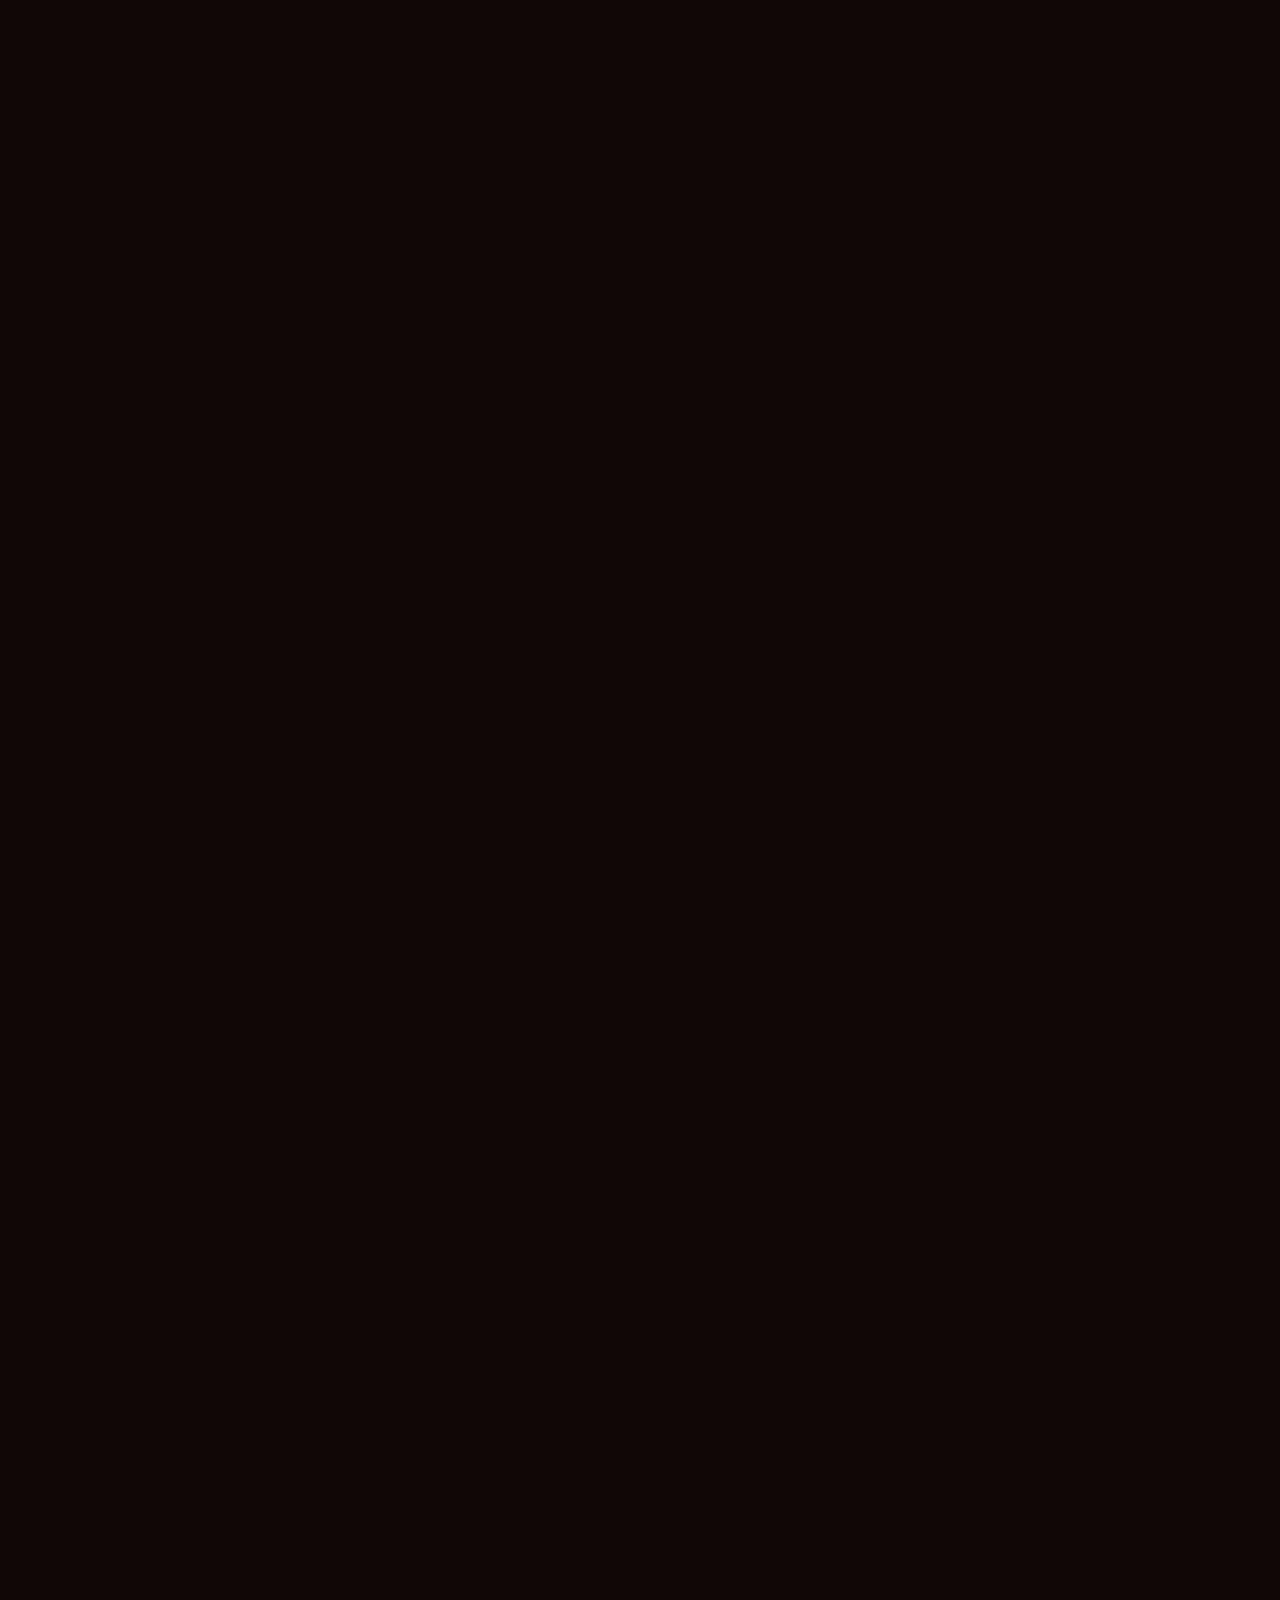
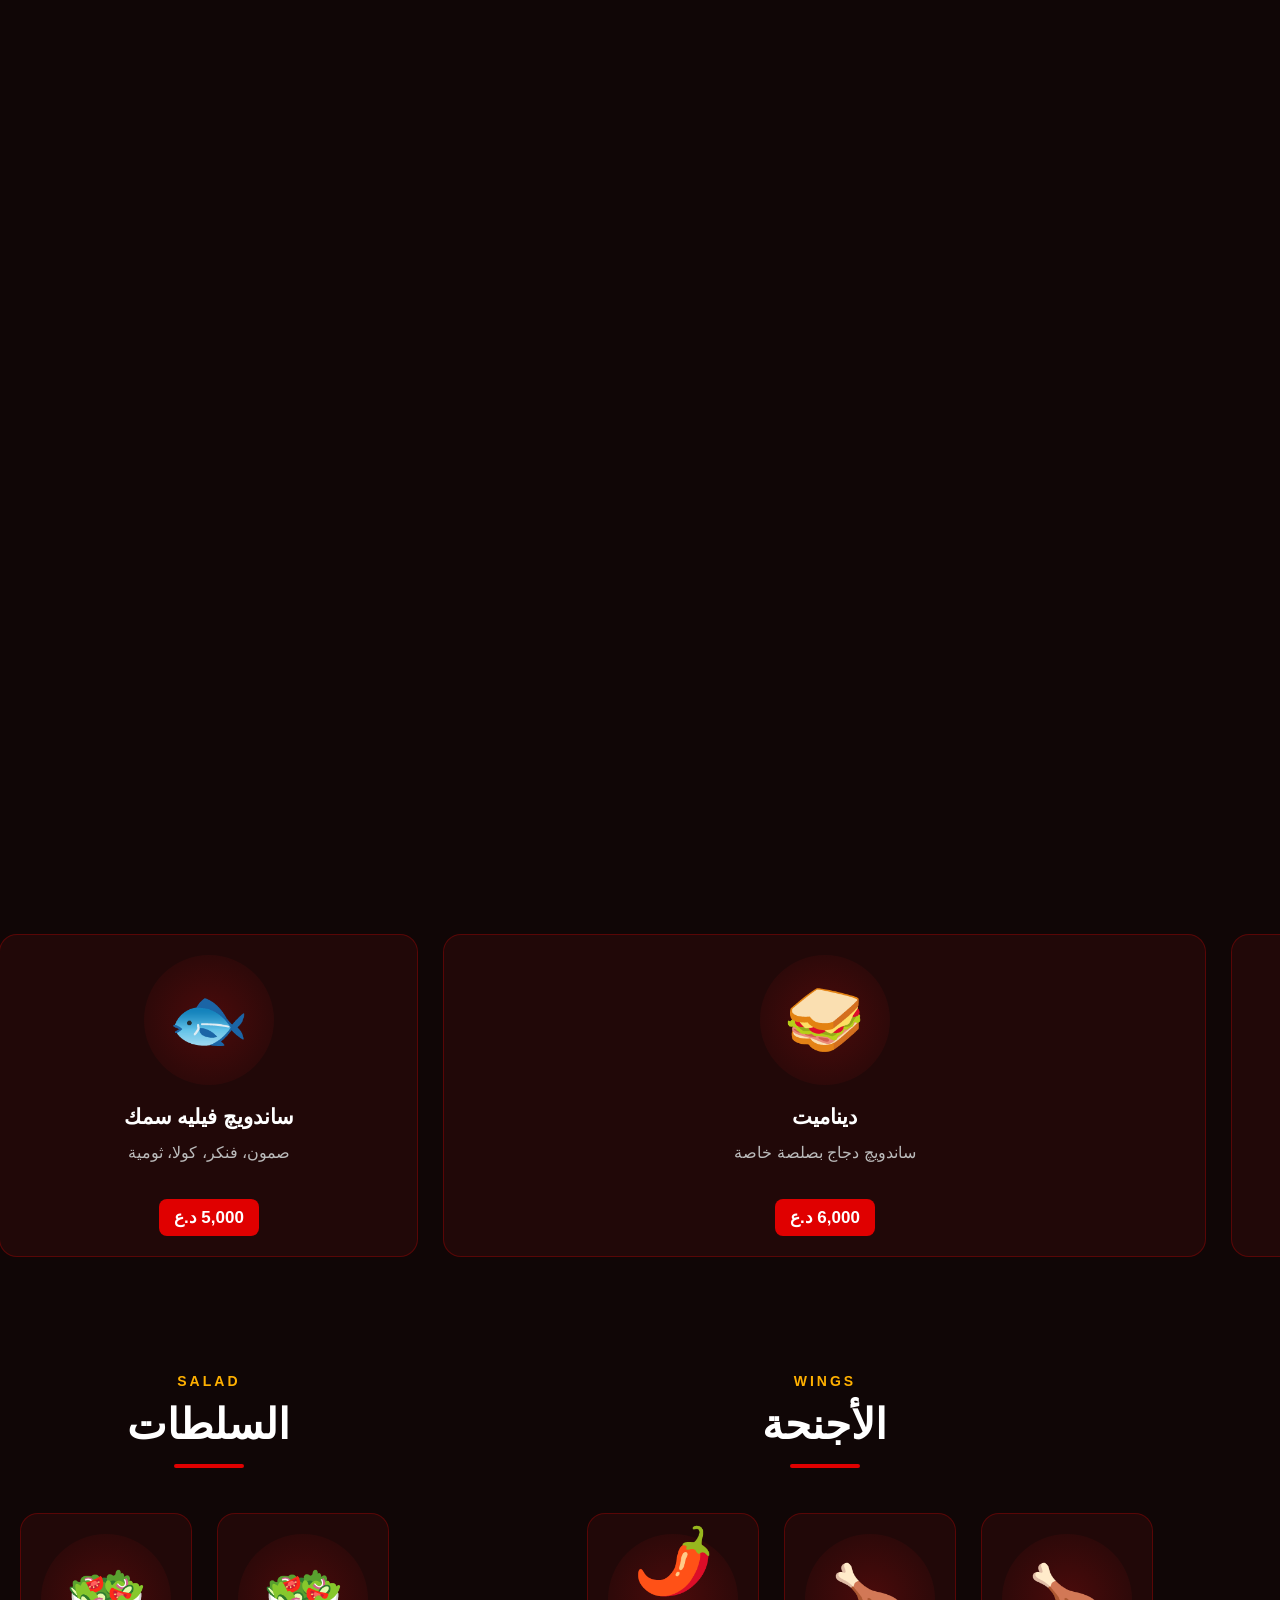
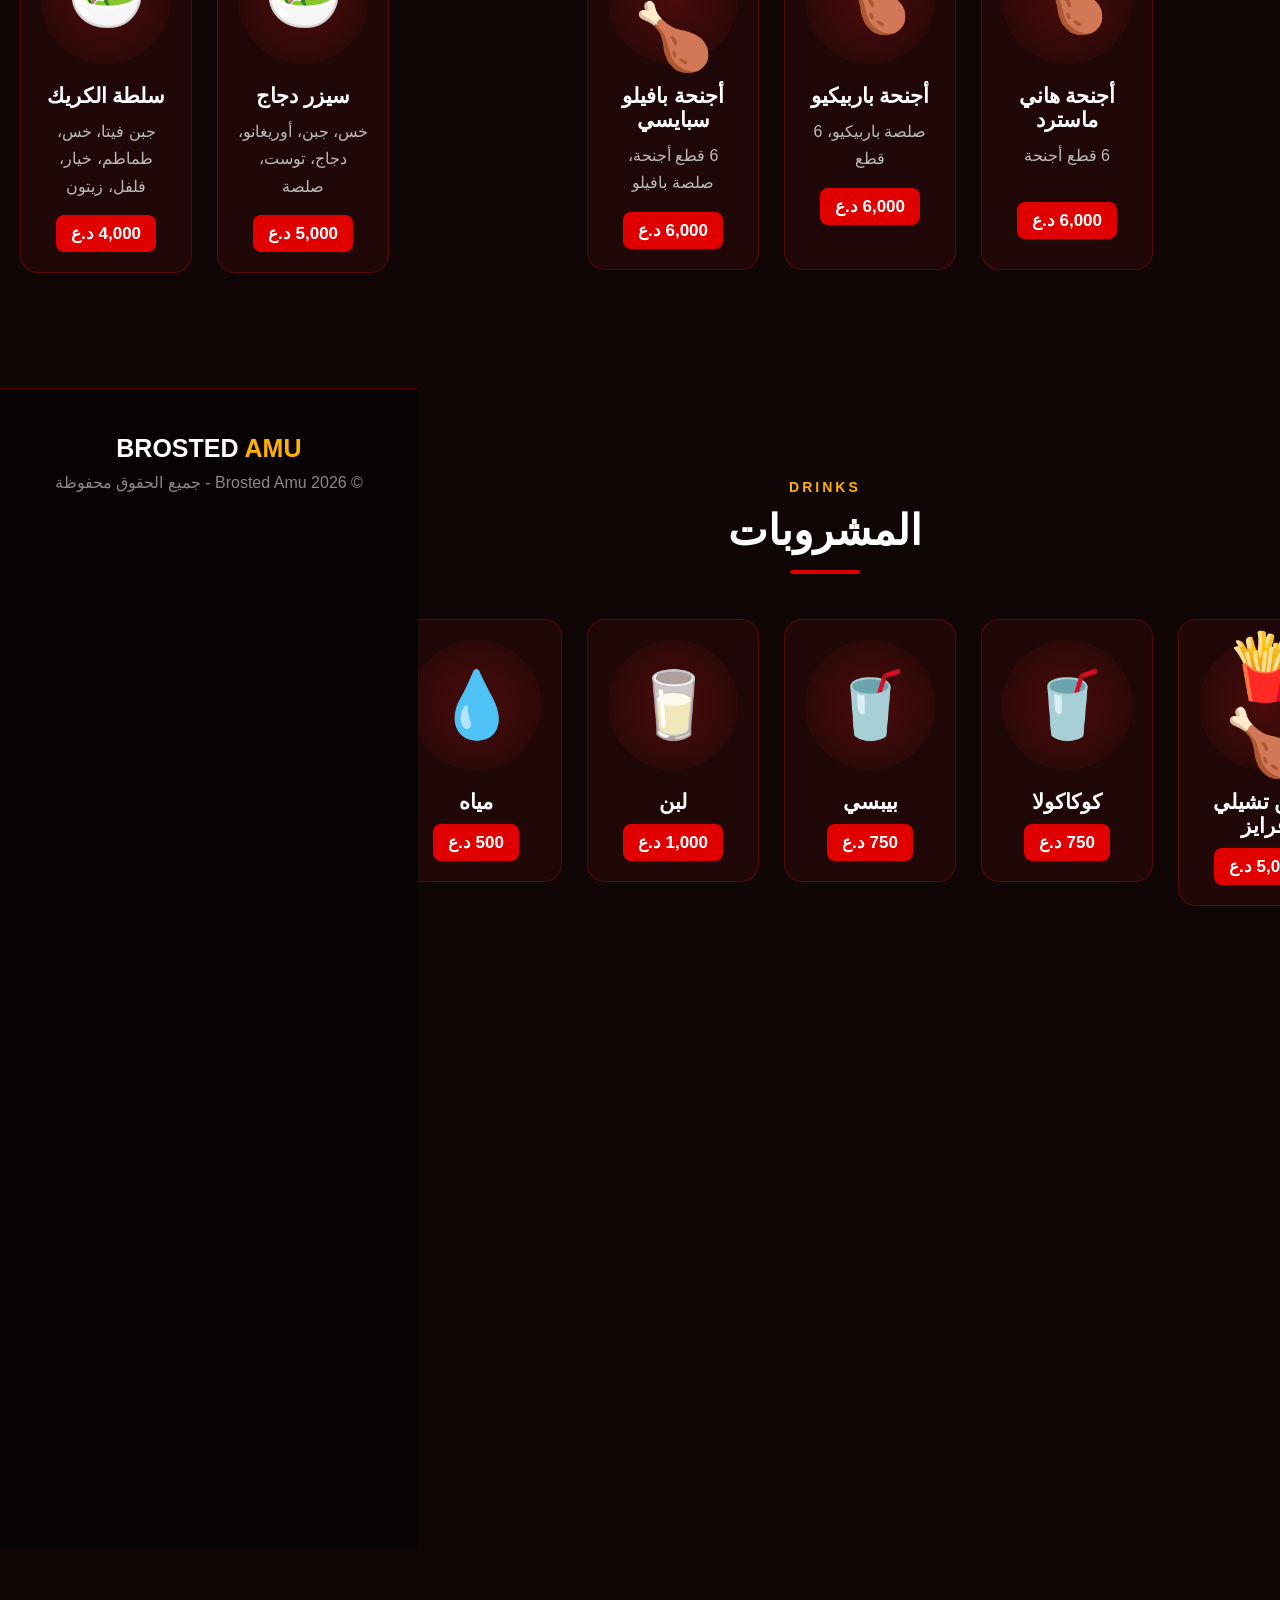
==== memu.html @ 29d2e9e6 "Add files via upload" ====
<!DOCTYPE html>
<html lang="ar" dir="rtl">

<head>

    <meta charset="UTF-8">

    <meta name="viewport"
        content="width=device-width, initial-scale=1.0">

    <title>المنيو | بروستد عمو</title>

    <link rel="stylesheet" href="style.css">

</head>

<body>


    <!-- ================= NAVBAR ================= -->

    <nav class="navbar">

        <a href="index.html" class="logo">
            BROSTED <span>AMU</span>
        </a>


        <div class="nav-links">

            <a href="index.html">
                الرئيسية
            </a>

            <a href="menu.html">
                المنيو
            </a>

            <a href="index.html#about">
                من نحن
            </a>

            <a href="index.html#contact">
                تواصل معنا
            </a>

        </div>

    </nav>


    <!-- ================= MENU HEADER ================= -->

    <section class="menu-header">

        <div class="menu-small">
            BROSTED AMU
        </div>

        <h1>
            المنيو
        </h1>

        <p>
            اختار وجبتك المفضلة 🍗
        </p>

    </section>


    <!-- ================= CATEGORIES ================= -->

    <div class="categories">

        <a href="#meals">
            الوجبات
        </a>

        <a href="#sandwich">
            الساندويچ
        </a>

        <a href="#pizza">
            البيتزا
        </a>

        <a href="#pasta">
            الباستا
        </a>

        <a href="#wings">
            الأجنحة
        </a>

        <a href="#salad">
            السلطات
        </a>

        <a href="#appetizers">
            المقبلات
        </a>

        <a href="#fries">
            الفنكر
        </a>

        <a href="#drinks">
            المشروبات
        </a>

    </div>


    <!-- ================= MEALS ================= -->

    <section class="menu-section" id="meals">

        <div class="menu-title">

            <span>MEALS</span>

            <h2>
                وجبات بروستد وستربس
            </h2>

        </div>


        <div class="menu-grid">


            <div class="food-card">

                <div class="food-image">
                    🍗
                </div>

                <h3>
                    وجبة بروستد 2 قطع
                </h3>

                <p>
                    2 صمون، كولا، فنكر، ثومية
                </p>

                <strong>
                    6,000 د.ع
                </strong>

            </div>


            <div class="food-card">

                <div class="food-image">
                    🍗
                </div>

                <h3>
                    وجبة بروستد 3 قطع
                </h3>

                <p>
                    صمون، كولا، فنكر، ثومية
                </p>

                <strong>
                    9,000 د.ع
                </strong>

            </div>


            <div class="food-card">

                <div class="food-image">
                    🍗
                </div>

                <h3>
                    بروستد 6 قطع
                </h3>

                <p>
                    6 صمون، كولا، فنكر، 2 ثومية
                </p>

                <strong>
                    15,000 د.ع
                </strong>

            </div>


            <div class="food-card">

                <div class="food-image">
                    🍗
                </div>

                <h3>
                    وجبة كرسبي
                </h3>

                <p>
                    صمون، كولا، فنكر، ثومية
                </p>

                <strong>
                    9,500 د.ع
                </strong>

            </div>


            <div class="food-card">

                <div class="food-image">
                    🍗
                </div>

                <h3>
                    بروستد 10 قطع
                </h3>

                <p>
                    10 صمون، كولا، فنكر، 4 ثومية
                </p>

                <strong>
                    25,000 د.ع
                </strong>

            </div>


            <div class="food-card">

                <div class="food-image">
                    👦🍗
                </div>

                <h3>
                    وجبة أطفال بروستد
                </h3>

                <p>
                    قطعة بالعظم، ستربس، صمون، فنكر، عصير، هدية
                </p>

                <strong>
                    5,000 د.ع
                </strong>

            </div>


            <div class="food-card">

                <div class="food-image">
                    🍗
                </div>

                <h3>
                    وجبة ستربس
                </h3>

                <p>
                    صمون، كولا، فنكر، ثومية
                </p>

                <strong>
                    9,500 د.ع
                </strong>

            </div>


            <div class="food-card">

                <div class="food-image">
                    🍗
                </div>

                <h3>
                    طبق عمو
                </h3>

                <p>
                    بروستد، ستربس، كرسبي، حلقات بصل، أصابع جبن، فنكر، صلصات، صمون، كولا
                </p>

                <strong>
                    15,000 د.ع
                </strong>

            </div>


            <div class="food-card">

                <div class="food-image">
                    👨‍👩‍👧‍👦
                </div>

                <h3>
                    ميكس توفير
                </h3>

                <p>
                    5 قطع بالعظم، 5 ستربس، 5 كرسبي، كولا، ثومية، صلصات، فنكر، صمون
                </p>

                <strong>
                    29,000 د.ع
                </strong>

            </div>


            <div class="food-card">

                <div class="food-image">
                    👨‍👩‍👧‍👦
                </div>

                <h3>
                    لمة العائلة
                </h3>

                <p>
                    بروستد، ستربس، ريزو، بيتزا، أصابع جبن، حلقات بصل، أجنحة
                </p>

                <strong>
                    48,500 د.ع
                </strong>

            </div>

        </div>

    </section>

<!--========================BOXES=======================-->

<section class="menu-section" id="Boxes">

    <div class="menu-title"

         <span>BOXES</span>
             <h2>
            بوكسات التوفير
             </h2>

            </div>

    <div class="menu-grid">
        
        <div class="food-card">
            📦
        </div>
        <h3>
            بوكس السهرة
        </h3>
        <p>
            بيتزا صغير, زنكر دائري, فنكر صغير, ريزو, 3قطع ستربس, 3قطع صمون, 1ثومية, 2كجب
        </p>
        <strong>
            15,000 د.ع
        </strong>

        <div class="food-card">
            📦
        </div>
        <h3>
            سنكل بوكس
        </h3>
        <p>
            ريزو, فنكر, ساندويج زنكر, بطل كولا صغير
        </p>
        <strong>
            10,000 د.ع
        </strong>
</section>


    <!-- ================= SANDWICH ================= -->

    <section class="menu-section" id="sandwich">

        <div class="menu-title">

            <span>SANDWICH</span>

            <h2>
                الساندويچ
            </h2>

        </div>


        <div class="menu-grid">


            <div class="food-card">

                <div class="food-image">
                    🌯
                </div>

                <h3>
                    سوبريم رول
                </h3>

                <p>
                    صمون، رول دجاج، خضراوات، صلصة خاصة
                </p>

                <strong>
                    6,000 د.ع
                </strong>

            </div>


            <div class="food-card">

                <div class="food-image">
                    🌭
                </div>

                <h3>
                    هوت دوغ
                </h3>

                <p>
                    صمون، هوت دوغ لحم مشوي، صلصة
                </p>

                <strong>
                    4,000 د.ع
                </strong>

            </div>


            <div class="food-card">

                <div class="food-image">
                    🥪
                </div>

                <h3>
                    ديناميت
                </h3>

                <p>
                    ساندويچ دجاج بصلصة خاصة
                </p>

                <strong>
                    6,000 د.ع
                </strong>

            </div>


            <div class="food-card">

                <div class="food-image">
                    🐟
                </div>

                <h3>
                    ساندويچ فيليه سمك
                </h3>

                <p>
                    صمون، فنكر، كولا، ثومية
                </p>

                <strong>
                    5,000 د.ع
                </strong>

            </div>

    <!-- ================= PIZZA ================= -->

    <section class="menu-section" id="pizza">

        <div class="menu-title">

            <span>PIZZA</span>

            <h2>
                البيتزا
            </h2>

        </div>


        <div class="menu-grid">


            <div class="food-card">

                <div class="food-image">
                    🍕
                </div>

                <h3>
                    بيتزا عمو
                </h3>

                <p>
                    صلصة مدخن، جبن، قطع دجاج
                </p>

                <strong>
                    10,000 د.ع
                </strong>

            </div>


            <div class="food-card">

                <div class="food-image">
                    🍕
                </div>

                <h3>
                    بيتزا ببروني
                </h3>

                <p>
                    صلصة البيتزا، جبن، قطع ببروني
                </p>

                <strong>
                    10,000 د.ع
                </strong>

            </div>


            <div class="food-card">

                <div class="food-image">
                    🍕
                </div>

                <h3>
                    بيتزا مارغريتا
                </h3>

                <p>
                    صلصة البيتزا، جبن
                </p>

                <strong>
                    8,000 د.ع
                </strong>

            </div>


            <div class="food-card">

                <div class="food-image">
                    🍕
                </div>

                <h3>
                    بيتزا دجاج مقرمش
                </h3>

                <p>
                    صلصة، جبن، فلفل، دجاج مقرمش
                </p>

                <strong>
                    10,000 د.ع
                </strong>

            </div>

        </div>

    </section>


    <!-- ================= PASTA ================= -->

    <section class="menu-section" id="pasta">

        <div class="menu-title">

            <span>PASTA</span>

            <h2>
                الباستا
            </h2>

        </div>


        <div class="menu-grid">


            <div class="food-card">

                <div class="food-image">
                    🍝
                </div>

                <h3>
                    بيستو باستا
                </h3>

                <p>
                    صلصة بيستو، باستا بيني، جبن بارميزان
                </p>

                <strong>
                    6,500 د.ع
                </strong>

            </div>


            <div class="food-card">

                <div class="food-image">
                    🍝
                </div>

                <h3>
                    فوتوتشيني
                </h3>

                <p>
                    صلصة ألفريدو، باستا، جبن بارميزان
                </p>

                <strong>
                    6,500 د.ع
                </strong>

            </div>

        </div>

    </section>


    <!-- ================= WINGS ================= -->

    <section class="menu-section" id="wings">

        <div class="menu-title">

            <span>WINGS</span>

            <h2>
                الأجنحة
            </h2>

        </div>


        <div class="menu-grid">


            <div class="food-card">

                <div class="food-image">
                    🍗
                </div>

                <h3>
                    أجنحة هاني ماسترد
                </h3>

                <p>
                    6 قطع أجنحة
                </p>

                <strong>
                    6,000 د.ع
                </strong>

            </div>


            <div class="food-card">

                <div class="food-image">
                    🍗
                </div>

                <h3>
                    أجنحة باربيكيو
                </h3>

                <p>
                    صلصة باربيكيو، 6 قطع
                </p>

                <strong>
                    6,000 د.ع
                </strong>

            </div>


            <div class="food-card">

                <div class="food-image">
                    🌶️🍗
                </div>

                <h3>
                    أجنحة بافيلو سبايسي
                </h3>

                <p>
                    6 قطع أجنحة، صلصة بافيلو
                </p>

                <strong>
                    6,000 د.ع
                </strong>

            </div>

        </div>

    </section>


    <!-- ================= SALAD ================= -->

    <section class="menu-section" id="salad">

        <div class="menu-title">

            <span>SALAD</span>

            <h2>
                السلطات
            </h2>

        </div>


        <div class="menu-grid">


            <div class="food-card">

                <div class="food-image">
                    🥗
                </div>

                <h3>
                    سيزر دجاج
                </h3>

                <p>
                    خس، جبن، أوريغانو، دجاج، توست، صلصة
                </p>

                <strong>
                    5,000 د.ع
                </strong>

            </div>


            <div class="food-card">

                <div class="food-image">
                    🥗
                </div>

                <h3>
                    سلطة الكريك
                </h3>

                <p>
                    جبن فيتا، خس، طماطم، خيار، فلفل، زيتون
                </p>

                <strong>
                    4,000 د.ع
                </strong>

            </div>

        </div>

    </section>


    <!-- ================= APPETIZERS ================= -->

    <section class="menu-section" id="appetizers">

        <div class="menu-title">

            <span>APPETIZERS</span>

            <h2>
                المقبلات
            </h2>

        </div>


        <div class="menu-grid">


            <div class="food-card">

                <div class="food-image">
                    🍽️
                </div>

                <h3>
                    مقبلات صغير
                </h3>

                <strong>
                    3,000 د.ع
                </strong>

            </div>


            <div class="food-card">

                <div class="food-image">
                    🍽️
                </div>

                <h3>
                    مقبلات وسط
                </h3>

                <strong>
                    4,000 د.ع
                </strong>

            </div>


            <div class="food-card">

                <div class="food-image">
                    🍽️
                </div>

                <h3>
                    مقبلات كبير
                </h3>

                <strong>
                    5,500 د.ع
                </strong>

            </div>


            <div class="food-card">

                <div class="food-image">
                    🍽️
                </div>

                <h3>
                    مقبلات جامبو
                </h3>

                <strong>
                    7,500 د.ع
                </strong>

            </div>


            <div class="food-card">

                <div class="food-image">
                    🥒
                </div>

                <h3>
                    صحن مخلل
                </h3>

                <strong>
                    1,000 د.ع
                </strong>

            </div>


            <div class="food-card">

                <div class="food-image">
                    🫒
                </div>

                <h3>
                    صحن زيتون
                </h3>

                <strong>
                    1,000 د.ع
                </strong>

            </div>


            <div class="food-card">

                <div class="food-image">
                    🥗
                </div>

                <h3>
                    كولسلو
                </h3>

                <strong>
                    1,500 د.ع
                </strong>

            </div>


            <div class="food-card">

                <div class="food-image">
                    🧀
                </div>

                <h3>
                    أصابع جبن
                </h3>

                <strong>
                    4,000 د.ع
                </strong>

            </div>


            <div class="food-card">

                <div class="food-image">
                    🧅
                </div>

                <h3>
                    حلقات بصل
                </h3>

                <strong>
                    3,000 د.ع
                </strong>

            </div>

        </div>

    </section>


    <!-- ================= FRIES ================= -->

    <section class="menu-section" id="fries">

        <div class="menu-title">

            <span>FRIES</span>

            <h2>
                الفنكر
            </h2>

        </div>


        <div class="menu-grid">


            <div class="food-card">

                <div class="food-image">
                    🍟
                </div>

                <h3>
                    فنكر صغير
                </h3>

                <strong>
                    1,500 د.ع
                </strong>

            </div>


            <div class="food-card">

                <div class="food-image">
                    🍟
                </div>

                <h3>
                    فنكر كبير
                </h3>

                <strong>
                    2,500 د.ع
                </strong>

            </div>


            <div class="food-card">

                <div class="food-image">
                    🍟🧀
                </div>

                <h3>
                    فنكر جبن
                </h3>

                <strong>
                    2,000 د.ع
                </strong>

            </div>


            <div class="food-card">

                <div class="food-image">
                    🍟🍗
                </div>

                <h3>
                    جكن تشيلي فرايز
                </h3>

                <strong>
                    5,000 د.ع
                </strong>

            </div>


            <div class="food-card">

                <div class="food-image">
                    🍟🍗
                </div>

                <h3>
                    سبشال جكن فرايز
                </h3>

                <strong>
                    5,000 د.ع
                </strong>

            </div>

        </div>

    </section>


    <!-- ================= DRINKS ================= -->

    <section class="menu-section" id="drinks">

        <div class="menu-title">

            <span>DRINKS</span>

            <h2>
                المشروبات
            </h2>

        </div>


        <div class="menu-grid">


            <div class="food-card">

                <div class="food-image">
                    🥤
                </div>

                <h3>
                    كوكاكولا
                </h3>

                <strong>
                    750 د.ع
                </strong>

            </div>


            <div class="food-card">

                <div class="food-image">
                    🥤
                </div>

                <h3>
                    بيبسي
                </h3>

                <strong>
                    750 د.ع
                </strong>

            </div>


            <div class="food-card">

                <div class="food-image">
                    🥛
                </div>

                <h3>
                    لبن
                </h3>

                <strong>
                    1,000 د.ع
                </strong>

            </div>


            <div class="food-card">

                <div class="food-image">
                    💧
                </div>

                <h3>
                    مياه
                </h3>

                <strong>
                    500 د.ع
                </strong>

            </div>

        </div>

    </section>


    <!-- ================= FOOTER ================= -->

    <footer>

        <div class="footer-logo">
            BROSTED <span>AMU</span>
        </div>

        <p>
            © 2026 Brosted Amu
            - جميع الحقوق محفوظة
        </p>

    </footer>


    <script src="script.js"></script>

</body>

</html>
---- style.css ----
* {
    margin: 0;
    padding: 0;
    box-sizing: border-box;
}

html {
    scroll-behavior: smooth;
}

body {
    background: #100606;
    color: white;
    font-family: Arial, Tahoma, sans-serif;
}


/* ================= NAVBAR ================= */

.navbar {
    width: 100%;
    min-height: 80px;

    display: flex;
    align-items: center;
    justify-content: space-between;

    padding: 15px 7%;

    background: #b40000;

    border-bottom: 2px solid #ffb000;

    position: sticky;
    top: 0;

    z-index: 1000;
}

.logo {
    color: white;

    font-size: 27px;

    font-weight: 900;

    text-decoration: none;
}

.logo span {
    color: #ffb000;
}

.nav-links {
    display: flex;

    align-items: center;

    gap: 30px;
}

.nav-links a {
    color: white;

    text-decoration: none;

    font-size: 17px;

    font-weight: bold;

    transition: 0.3s ease;
}

.nav-links a:hover {
    color: #ffb000;

    transform: translateY(-2px);
}


/* ================= HERO ================= */

.hero {
    min-height: calc(100vh - 80px);

    display: flex;

    align-items: center;

    justify-content: center;

    text-align: center;

    padding: 60px 20px;

    background:
        radial-gradient(
            circle at center,
            #570909 0%,
            #260606 35%,
            #100606 75%
        );
}

.hero-content {
    max-width: 850px;

    animation: heroAppear 1s ease;
}

@keyframes heroAppear {

    from {
        opacity: 0;
        transform: translateY(30px);
    }

    to {
        opacity: 1;
        transform: translateY(0);
    }
}

.since {
    display: inline-block;

    color: #ffb000;

    border: 1px solid #ffb000;

    padding: 8px 18px;

    border-radius: 30px;

    margin-bottom: 20px;

    font-weight: bold;
}

.hero h1 {
    color: #ff1515;

    font-size: 78px;

    margin-bottom: 15px;

    text-shadow:
        0 0 10px rgba(255, 0, 0, 0.7),
        0 0 35px rgba(255, 0, 0, 0.3);
}

.hero h2 {
    font-size: 29px;

    margin-bottom: 20px;
}

.hero-content > p {
    color: #ddd;

    font-size: 19px;

    line-height: 1.9;

    margin-bottom: 35px;
}


/* ================= BUTTONS ================= */

.hero-buttons {
    display: flex;

    justify-content: center;

    gap: 15px;
}

.main-button,
.second-button {
    padding: 15px 35px;

    border-radius: 10px;

    text-decoration: none;

    font-weight: bold;

    transition: 0.35s ease;
}

.main-button {
    color: white;

    background: #e00000;

    box-shadow:
        0 5px 25px rgba(255, 0, 0, 0.35);
}

.main-button:hover {
    background: #ff2020;

    transform: translateY(-6px);
}

.second-button {
    color: #ffb000;

    border: 2px solid #ffb000;
}

.second-button:hover {
    color: #160606;

    background: #ffb000;

    transform: translateY(-6px);
}


/* ================= TITLES ================= */

.section-title,
.menu-title {
    text-align: center;

    margin-bottom: 45px;
}

.section-title span,
.menu-title span {
    color: #ffb000;

    font-size: 14px;

    letter-spacing: 3px;

    font-weight: bold;
}


.section-title h2,
.menu-title h2 {
    color: white;

    font-size: 42px;

    margin-top: 10px;
}

.section-title h2::after,
.menu-title h2::after {
    content: "";

    display: block;

    width: 70px;

    height: 4px;

    margin: 15px auto 0;

    background: #e00000;

    border-radius: 10px;
}

/* ================= ABOUT ================= */

.about {
    padding: 100px 8%;

    background: #160707;
}

.about-box {
    max-width: 900px;

    margin: auto;

    padding: 45px;

    text-align: center;

    background: #220909;

    border: 1px solid rgba(255, 0, 0, 0.3);

    border-radius: 20px;
}

.about-box h3 {
    color: #ff1515;

    font-size: 30px;

    margin-bottom: 25px;
}

.about-box p {
    color: #ddd;

    font-size: 18px;

    line-height: 2;

    margin-bottom: 15px;
}

.about-box strong {
    color: #ffb000;
}


/* ================= CONTACT ================= */

.contact {
    padding: 100px 8%;

    background: #100606;
}

.contact-grid {
    max-width: 1100px;

    margin: auto;

    display: grid;

    grid-template-columns:
        repeat(3, 1fr);

    gap: 25px;
}

.contact-card {
    padding: 35px 25px;

    text-align: center;

    background: #220909;

    border: 1px solid rgba(255, 0, 0, 0.3);

    border-radius: 20px;

    transition: 0.35s ease;
}

.contact-card:hover {
    transform: translateY(-8px);

    border-color: #ff1515;
}

.contact-icon {
    font-size: 40px;

    margin-bottom: 15px;
}

.contact-card h3 {
    color: #ff1515;

    font-size: 22px;

    margin-bottom: 15px;
}

.contact-card p {
    color: #ddd;

    line-height: 1.9;
}

.contact-card > a {
    display: block;

    color: #ffb000;

    text-decoration: none;

    font-size: 18px;

    margin: 10px;
}


/* ================= SOCIAL ================= */

.social-links {
    display: flex;

    justify-content: center;

    flex-wrap: wrap;

    gap: 10px;
}

.social-links a {
    display: inline-block;

    padding: 10px 14px;

    color: white;

    background: #b40000;

    border-radius: 8px;

    text-decoration: none;

    transition: 0.3s ease;

    cursor: pointer;
}

.social-links a:hover {
    background: #ffb000;

    color: #160606;

    transform: translateY(-3px);
}


/* ================= MENU HEADER ================= */

.menu-header {
    text-align: center;

    padding: 80px 20px 45px;

    background:
        radial-gradient(
            circle,
            #570909,
            #100606 70%
        );
}

.menu-small {
    color: #ffb000;

    letter-spacing: 4px;

    font-weight: bold;
}

.menu-header h1 {
    color: #ff1515;

    font-size: 65px;

    margin: 10px 0;
}

.menu-header p {
    color: #ddd;

    font-size: 18px;
}


/* ================= CATEGORIES ================= */

.categories {
    position: sticky;

    top: 80px;

    z-index: 900;

    display: flex;

    justify-content: center;

    flex-wrap: wrap;

    gap: 10px;

    padding: 20px;

    background: rgba(16, 6, 6, 0.96);

    border-bottom:
        1px solid rgba(255, 0, 0, 0.3);
}

.categories a {
    color: white;

    background: #280909;

    border: 1px solid #8d0000;

    padding: 10px 18px;

    border-radius: 25px;

    text-decoration: none;

    transition: 0.3s ease;
}

.categories a:hover {
    background: #e00000;

    border-color: #ffb000;

    transform: translateY(-3px);
}


/* ================= MENU ================= */

.menu-section {
    padding: 90px 7%;

    scroll-margin-top: 170px;
}

.menu-grid {
    max-width: 1200px;

    margin: auto;

    display: grid;

    grid-template-columns:
        repeat(4, 1fr);

    gap: 25px;
}

.food-card {
    padding: 20px;

    text-align: center;

    background: #210808;

    border:
        1px solid rgba(255, 0, 0, 0.25);

    border-radius: 18px;

    transition: 0.4s ease;
}

.food-card:hover {
    transform: translateY(-10px);

    border-color: #ff1515;

    box-shadow:
        0 15px 35px rgba(255, 0, 0, 0.2);
}

.food-image {
    width: 130px;

    height: 130px;

    margin:
        0 auto 20px;

    display: flex;

    align-items: center;

    justify-content: center;

    font-size: 65px;

    background:
        radial-gradient(
            circle,
            #4b0b0b,
            #210808
        );

    border-radius: 50%;
}

.food-card h3 {
    color: white;

    font-size: 21px;

    margin-bottom: 10px;
}

.food-card p {
    color: #bbb;

    line-height: 1.7;

    min-height: 45px;

    margin-bottom: 15px;
}

.food-card strong {
    display: inline-block;

    color: white;

    background: #e00000;

    padding: 8px 15px;

    border-radius: 8px;

    font-size: 17px;
}
.section-title,
.category-title { 
    color: #fcf9f9;

    font-size: 30px;

    margin-bottom: 5px;

    text-shadow:
        0 0 10px rgba(255, 231, 231, 0.7),
        0 0 35px rgba(255, 175, 175, 0.3);
    }


/* ================= FOOTER ================= */

footer {
    padding: 45px 20px;

    text-align: center;

    background: #080303;

    border-top: 1px solid #550000;
}

.footer-logo {
    color: white;

    font-size: 25px;

    font-weight: bold;

    margin-bottom: 10px;
}

.footer-logo span {
    color: #ffb000;
}

footer p {
    color: #888;
}


/* ================= MOBILE ================= */

@media (max-width: 950px) {

    .menu-grid {
        grid-template-columns:
            repeat(2, 1fr);
    }

    .contact-grid {
        grid-template-columns:
            1fr;
    }

}


@media (max-width: 700px) {

    .navbar {
        flex-direction: column;

        gap: 15px;

        padding: 20px;
    }

    .nav-links {
        flex-wrap: wrap;

        justify-content: center;

        gap: 15px;
    }

    .categories {
        position: static;
    }

    .hero h1 {
        font-size: 55px;
    }

    .hero h2 {
        font-size: 23px;
    }

}


@media (max-width: 550px) {

    .menu-grid {
        grid-template-columns: 1fr;
    }

    .hero h1 {
        font-size: 43px;
    }

    .hero-buttons {
        flex-direction: column;
    }

    .main-button,
    .second-button {
        width: 100%;
    }

    .about-box {
        padding: 30px 20px;
    }

    .section-title h2,
    .menu-title h2 {
        font-size: 32px;
    }

}


/* =================LOCACHIN=============== */

@media (max-width: 950px) {

    .menu-grid {
        grid-template-columns:
            repeat(2, 1fr);
    }

    .contact-grid {
        grid-template-columns:
            1fr;
    }

}


@media (max-width: 700px) {

    .navbar {
        flex-direction: column;

        gap: 15px;

        padding: 20px;
    }

    .nav-links {
        flex-wrap: wrap;

        justify-content: center;

        gap: 15px;
    }

    .categories {
        position: static;
    }

    .hero h1 {
        font-size: 55px;
    }

    .hero h2 {
        font-size: 23px;
    }

}


@media (max-width: 550px) {

    .menu-grid {
        grid-template-columns: 1fr;
    }

    .hero h1 {
        font-size: 43px;
    }

    .hero-buttons {
        flex-direction: column;
    }

      .main-button,
      .second-button {
        width: 100%;
      }

          .about-box {
             padding: 30px 20px;
         }

              .section-title h2,
               .menu-title h2 {
                 font-size: 32px;
     }

}

.locacin {
    padding: 100px 8%;

    background: #160707;
}

.locacin-box {
    max-width: 900px;

    margin: auto;

    padding: 45px;

    text-align: center;

    background: #220909;

    border: 1px solid rgba(255, 0, 0, 0.3);

    border-radius: 20px;
}

.locacin-box h3 {
    color: #ff1515;

    font-size: 30px;

    margin-bottom: 25px;
}

.locacin-box p {
    color: #ddd;

    font-size: 18px;

    line-height: 2;

    margin-bottom: 15px;
}

.locacin-box strong {
    color: #ffb000;
}
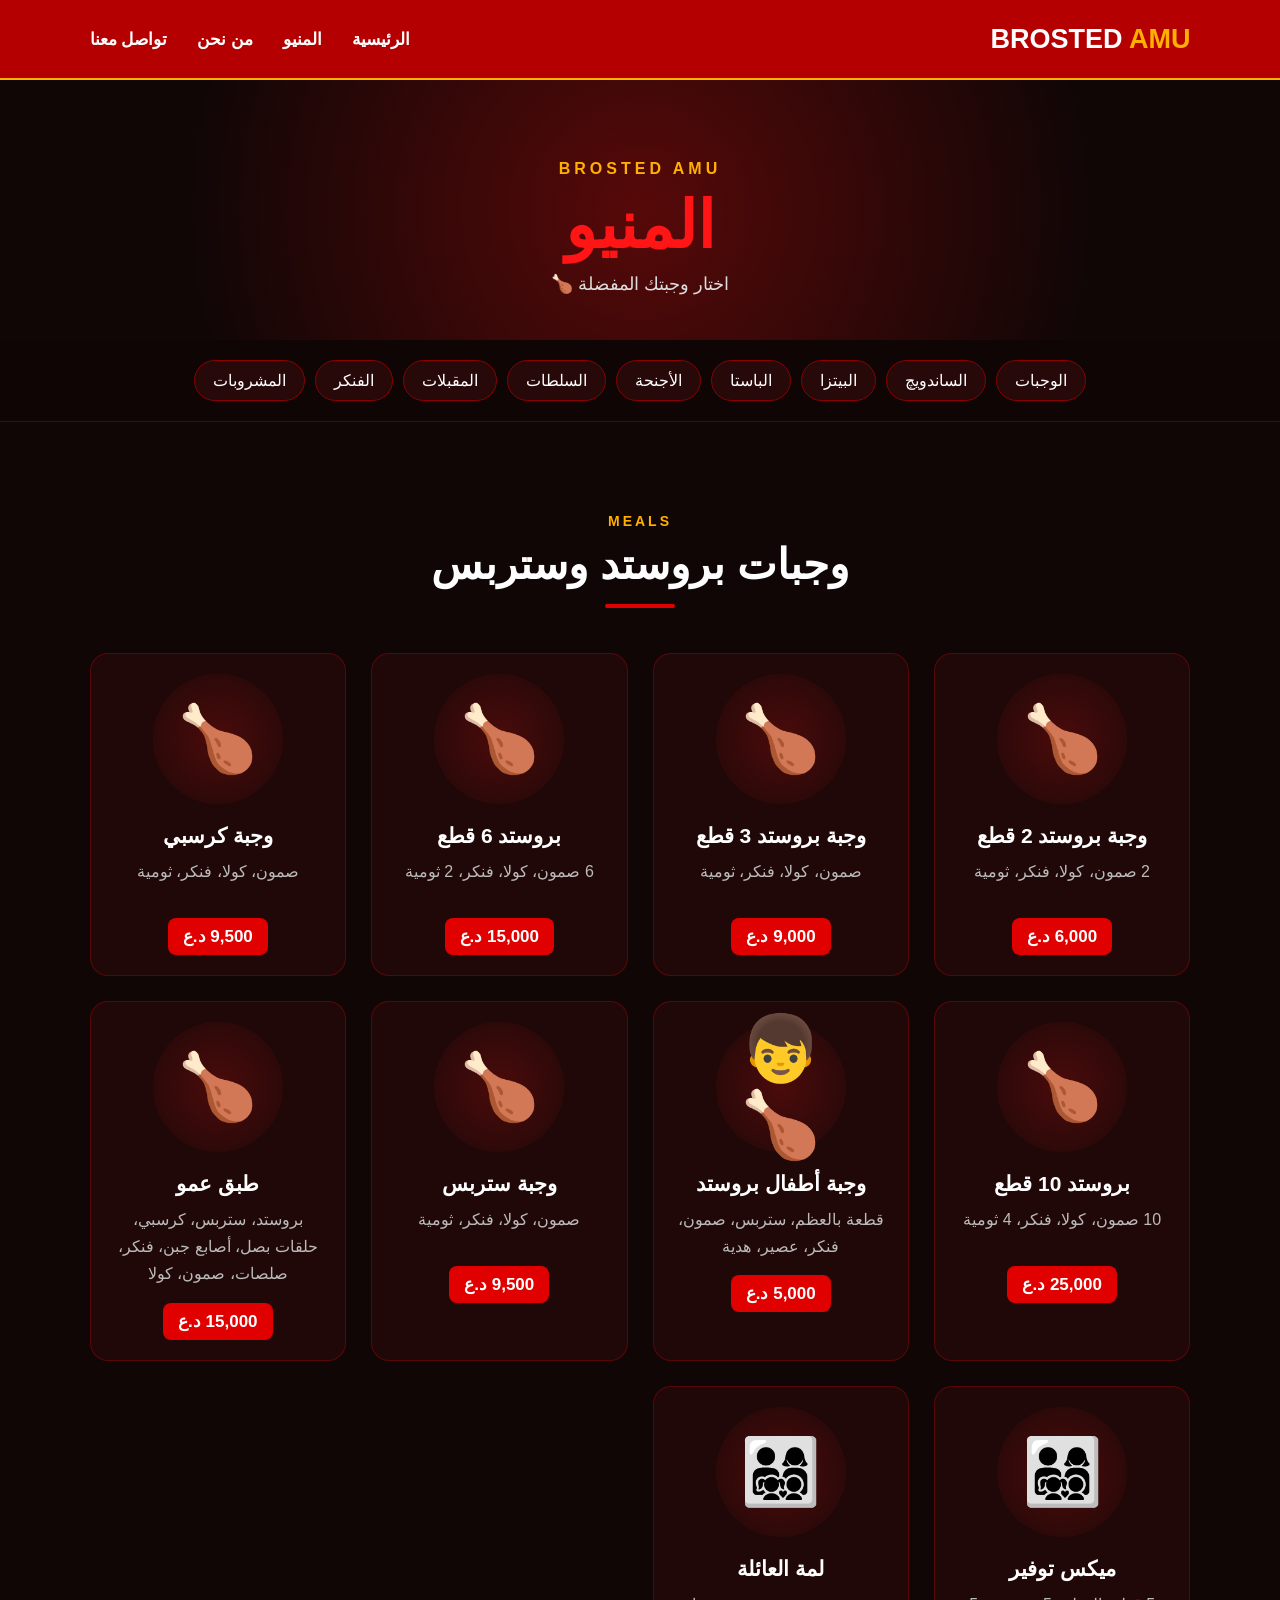
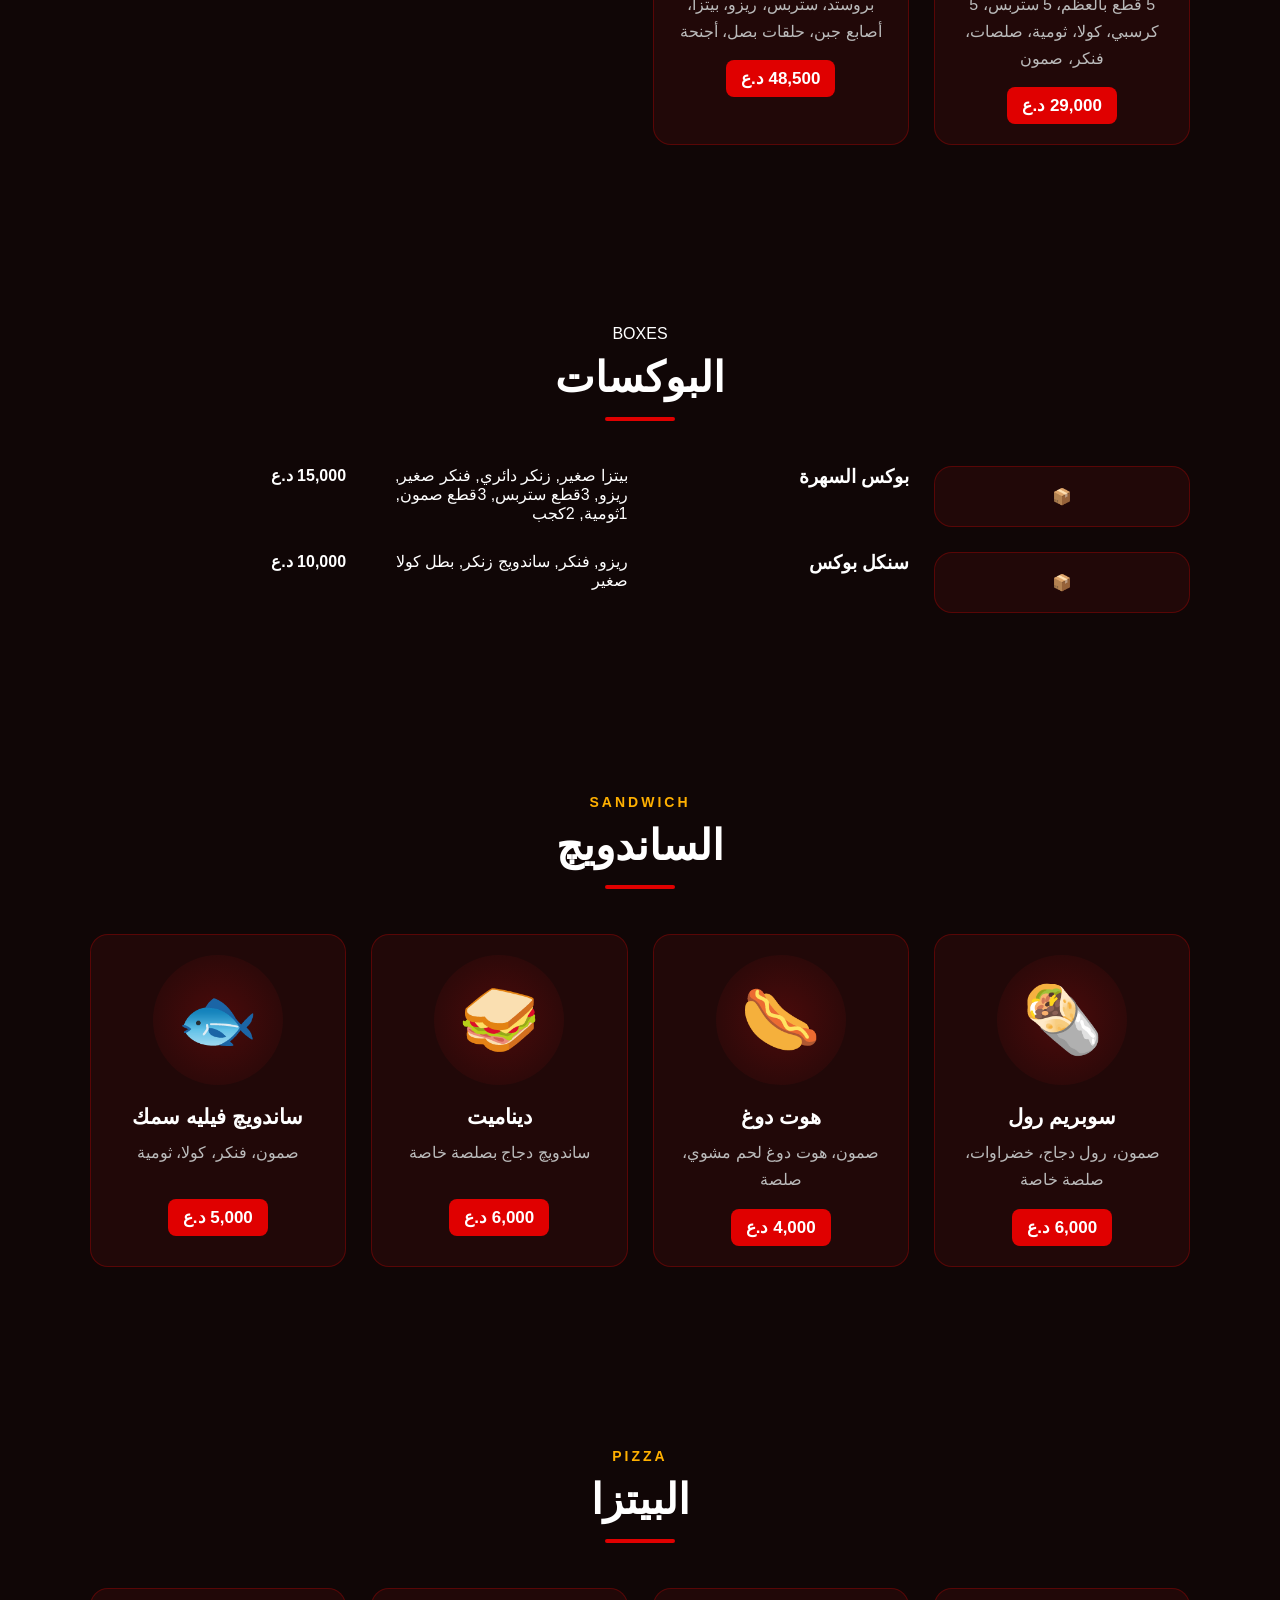
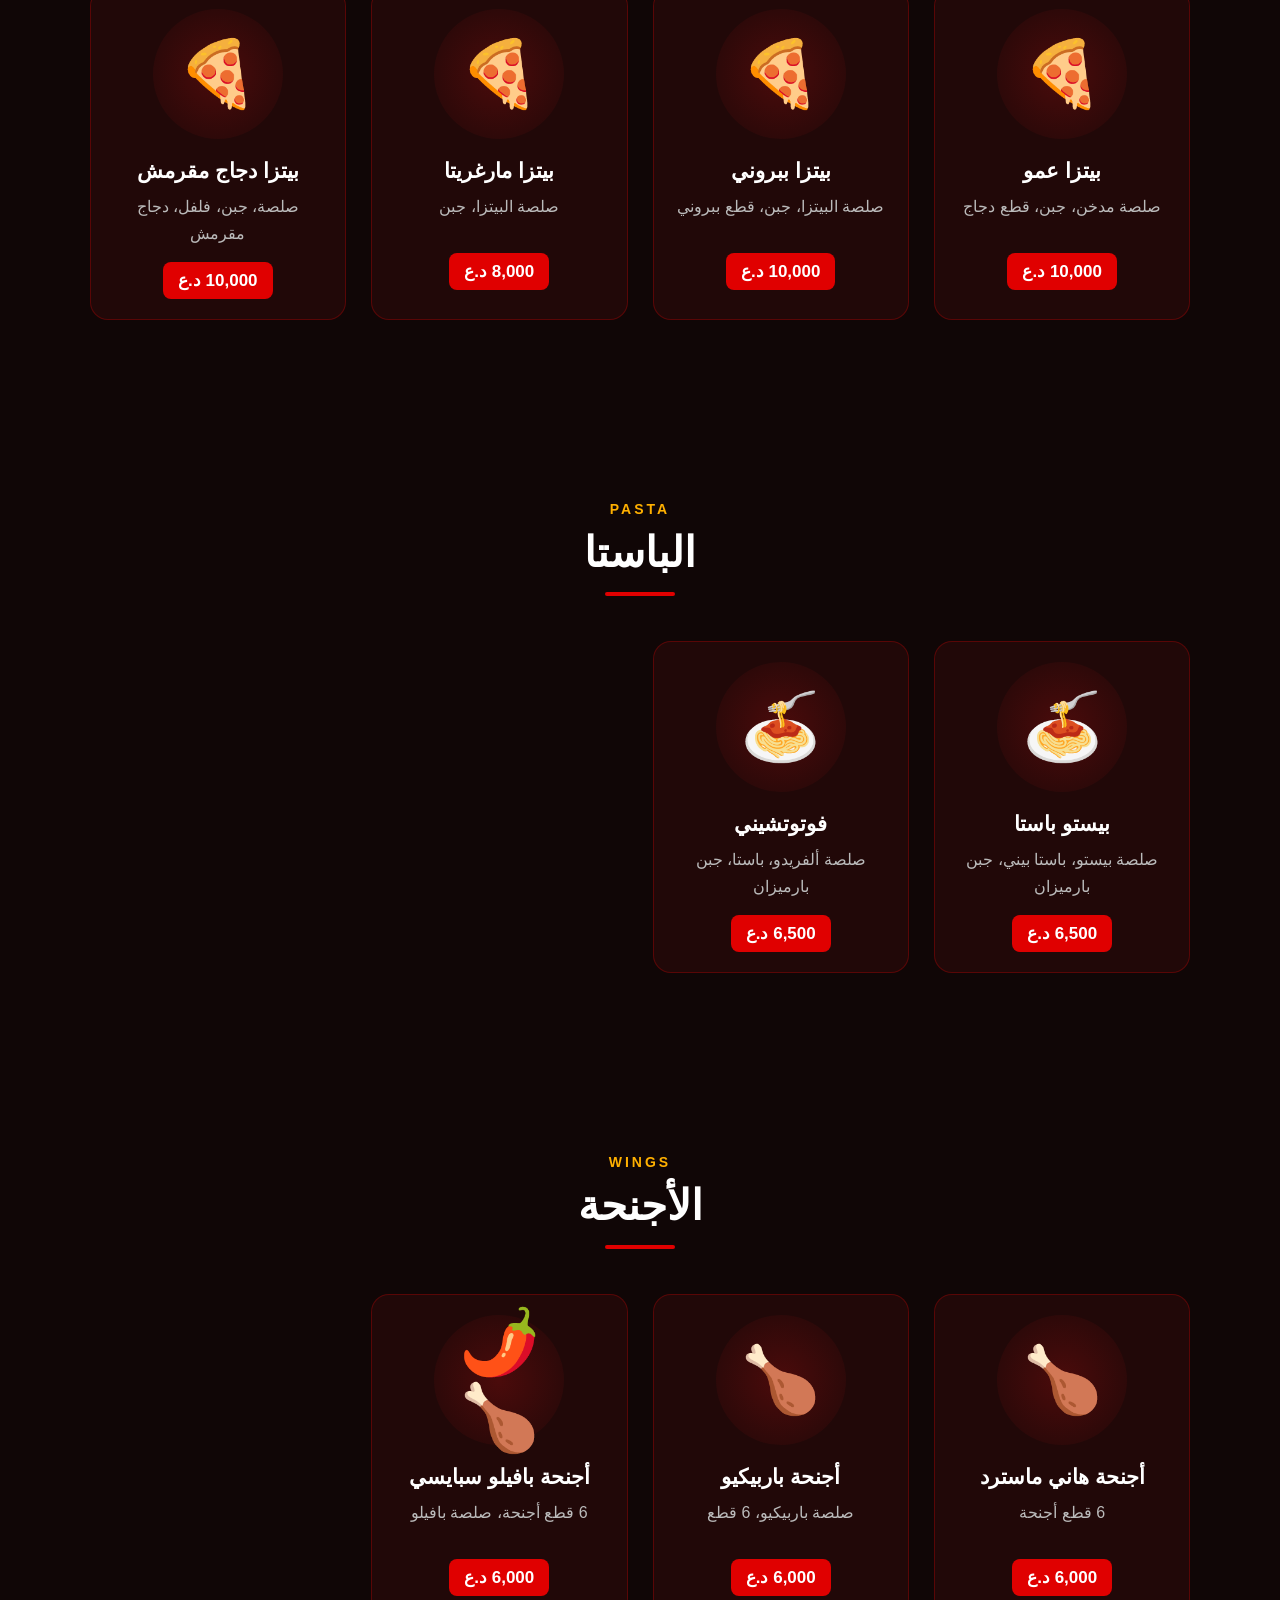
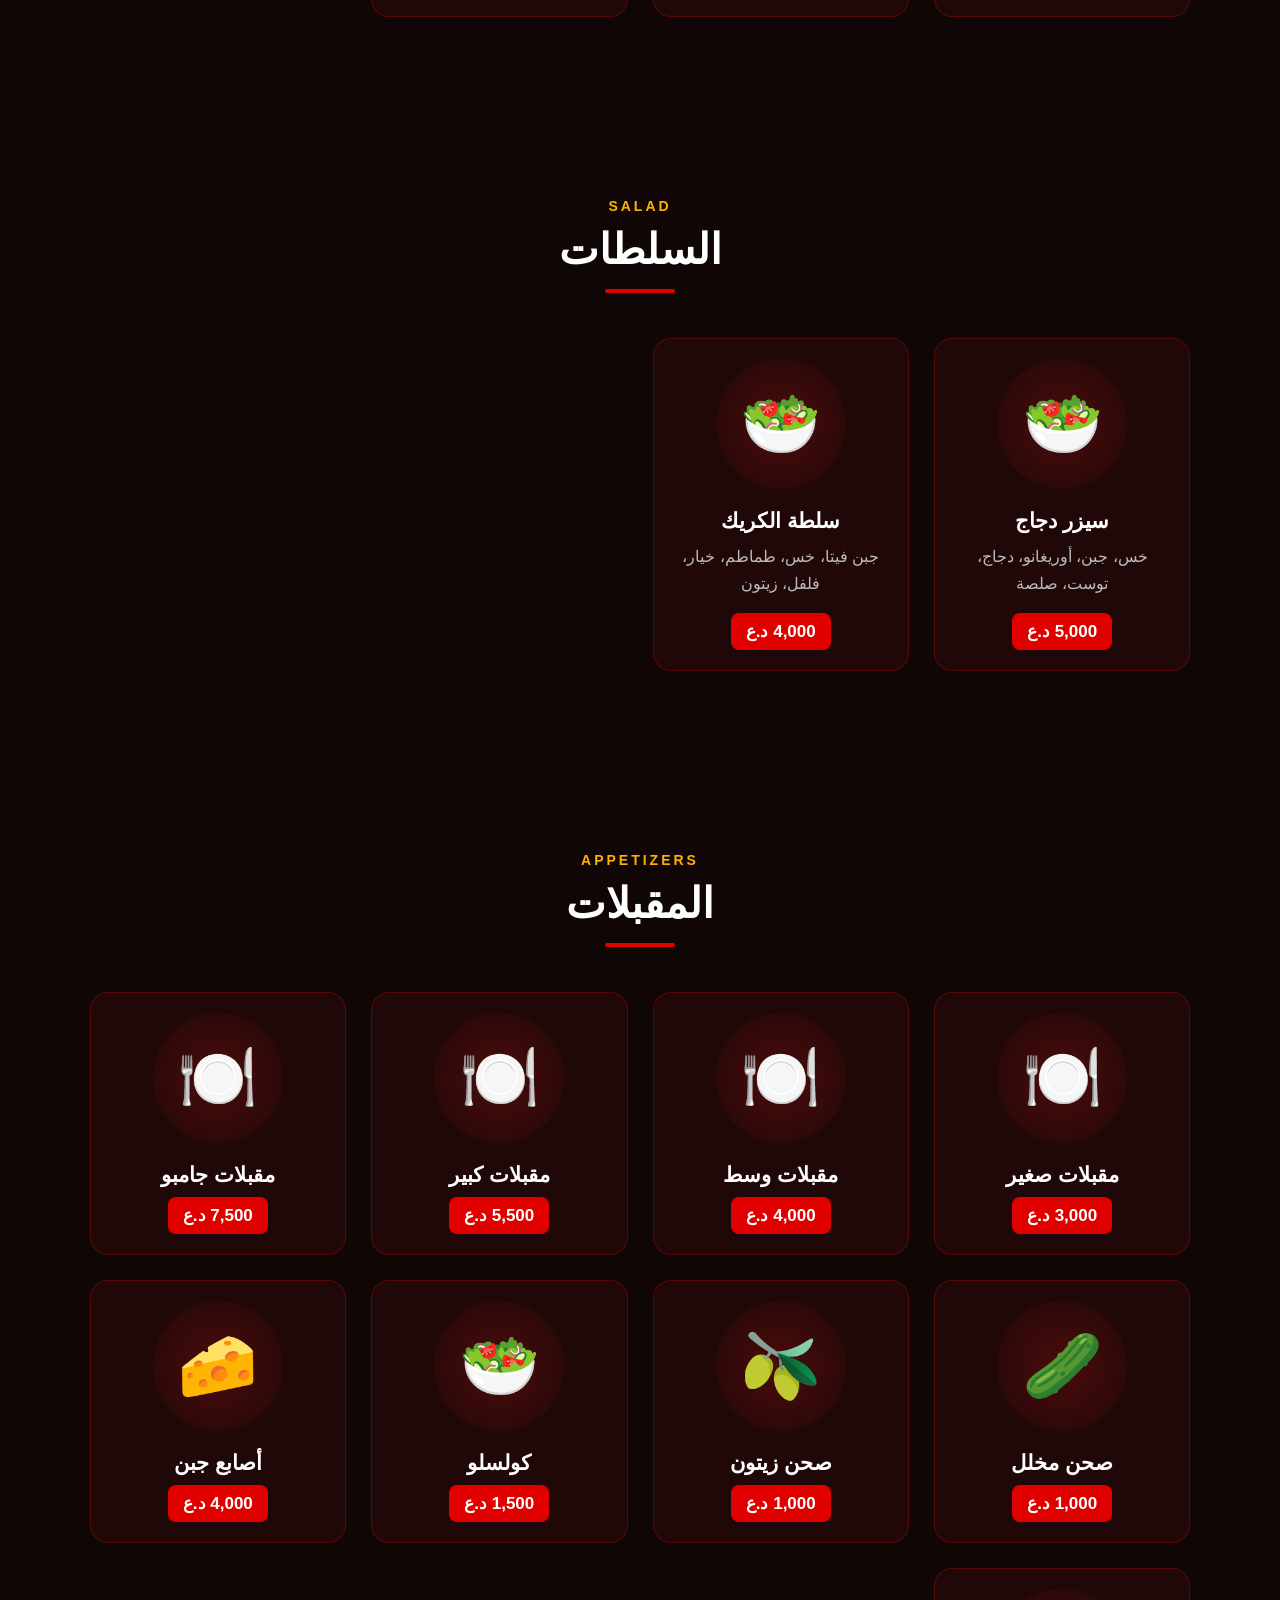
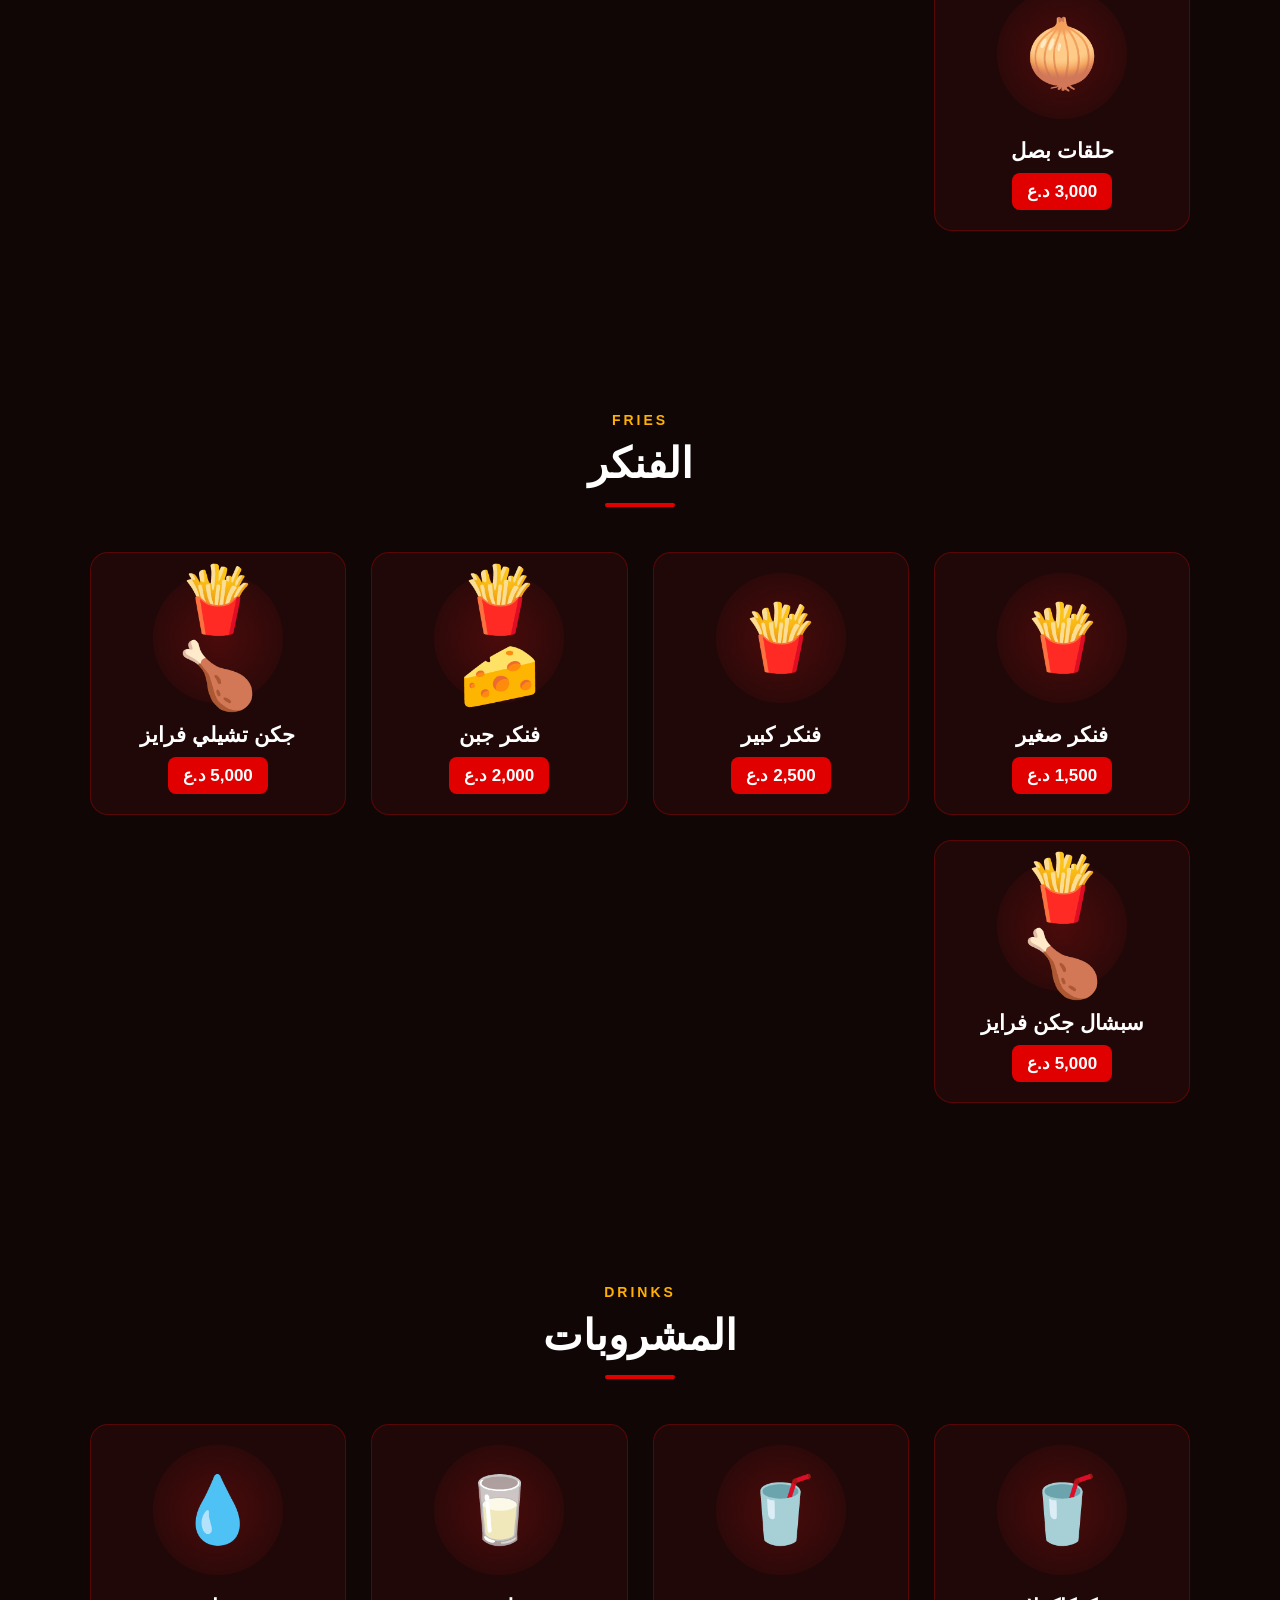
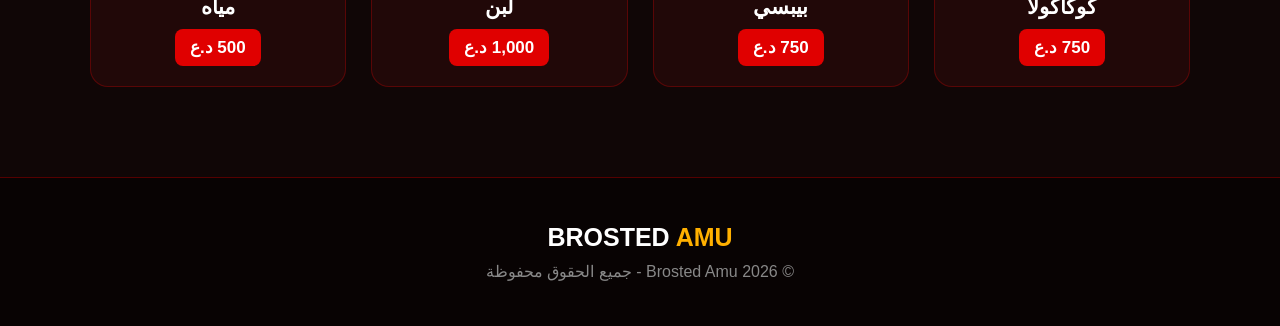
==== commit 810be3a2: "Add files via upload" ====
--- a/memu.html
+++ b/memu.html
@@ -348,9 +348,9 @@
 
     <div class="menu-title"
 
-         <span>BOXES</span>
+        <span>BOXES</span>
              <h2>
-            بوكسات التوفير
+            البوكسات
              </h2>
 
             </div>
@@ -486,6 +486,11 @@
 
             </div>
 
+        </div>
+
+    </section>
+
+
     <!-- ================= PIZZA ================= -->
 
     <section class="menu-section" id="pizza">
--- a/style.css
+++ b/style.css
@@ -239,7 +239,6 @@
     font-weight: bold;
 }
 
-
 .section-title h2,
 .menu-title h2 {
     color: white;
@@ -265,6 +264,7 @@
 
     border-radius: 10px;
 }
+
 
 /* ================= ABOUT ================= */
 
@@ -616,18 +616,6 @@
 
     font-size: 17px;
 }
-.section-title,
-.category-title { 
-    color: #fcf9f9;
-
-    font-size: 30px;
-
-    margin-bottom: 5px;
-
-    text-shadow:
-        0 0 10px rgba(255, 231, 231, 0.7),
-        0 0 35px rgba(255, 175, 175, 0.3);
-    }
 
 
 /* ================= FOOTER ================= */
@@ -820,48 +808,4 @@
                  font-size: 32px;
      }
 
-}
-
-.locacin {
-    padding: 100px 8%;
-
-    background: #160707;
-}
-
-.locacin-box {
-    max-width: 900px;
-
-    margin: auto;
-
-    padding: 45px;
-
-    text-align: center;
-
-    background: #220909;
-
-    border: 1px solid rgba(255, 0, 0, 0.3);
-
-    border-radius: 20px;
-}
-
-.locacin-box h3 {
-    color: #ff1515;
-
-    font-size: 30px;
-
-    margin-bottom: 25px;
-}
-
-.locacin-box p {
-    color: #ddd;
-
-    font-size: 18px;
-
-    line-height: 2;
-
-    margin-bottom: 15px;
-}
-
-.locacin-box strong {
-    color: #ffb000;
-}
+}
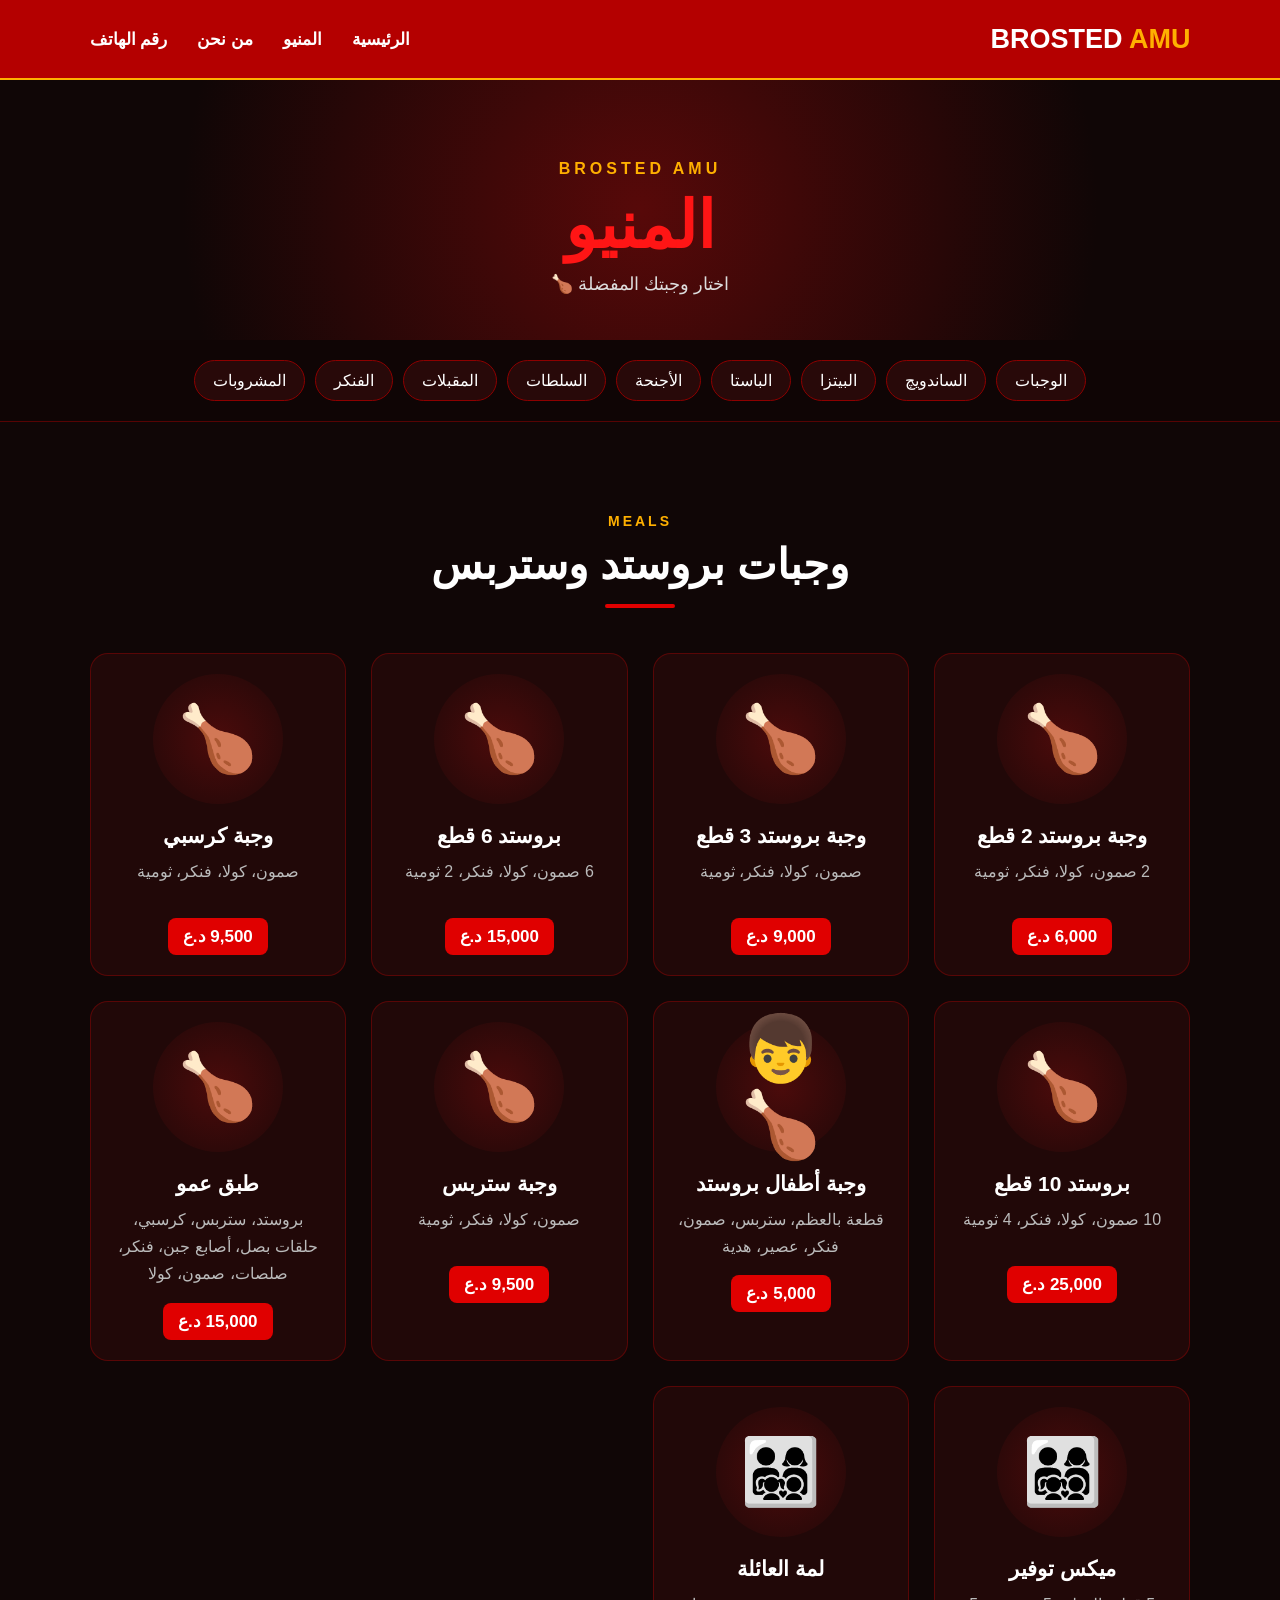
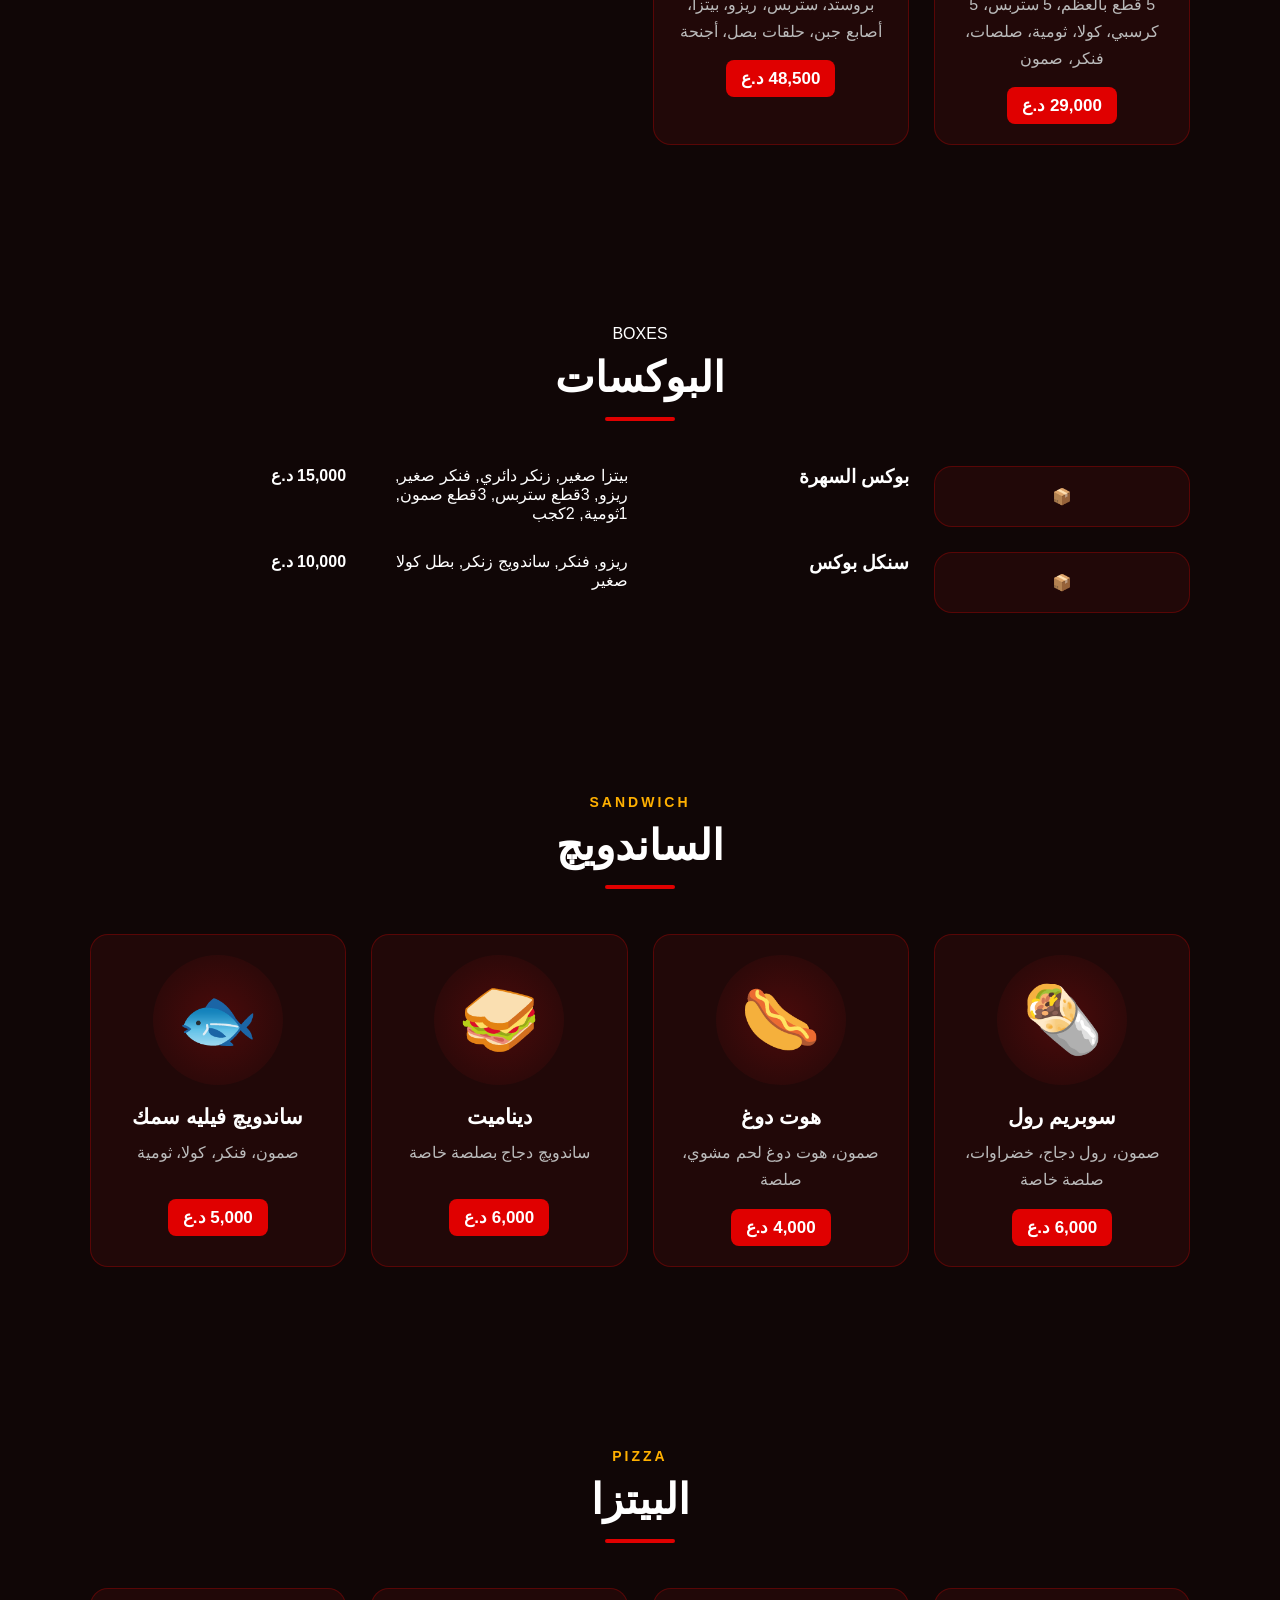
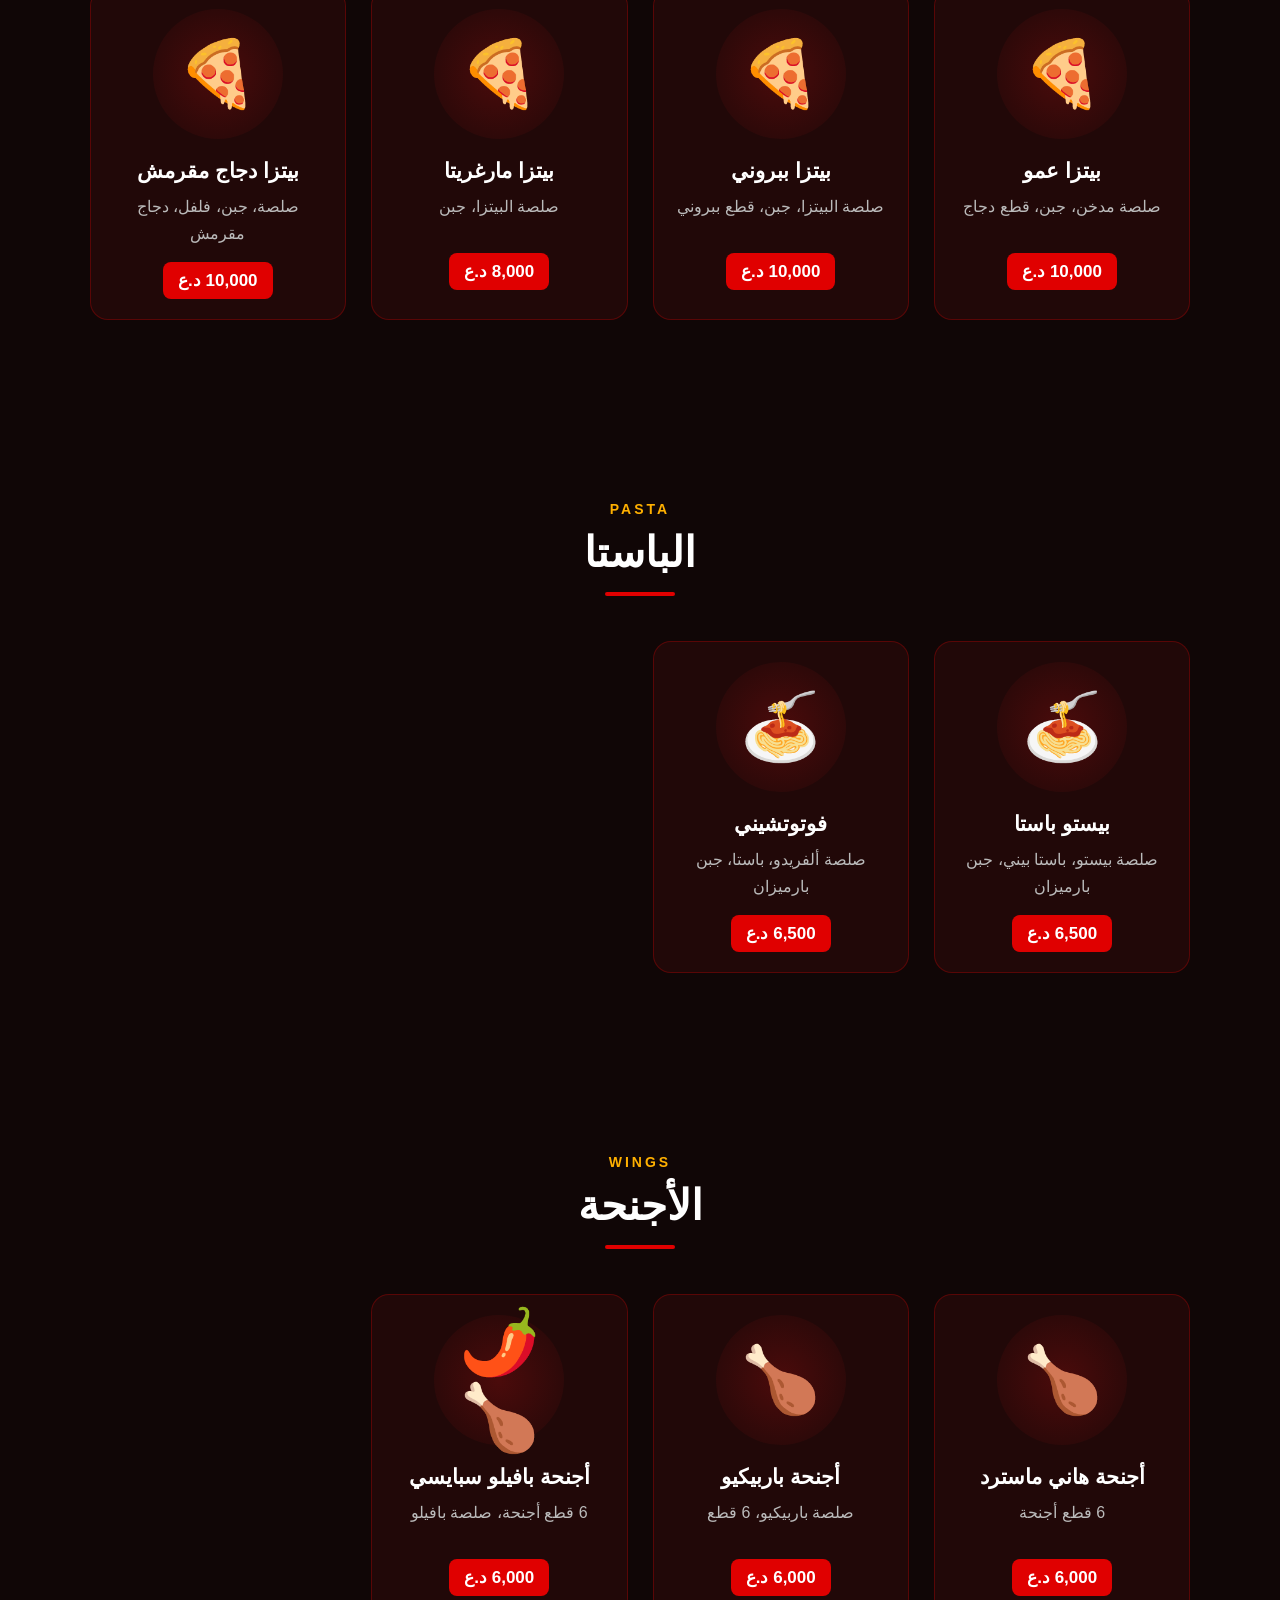
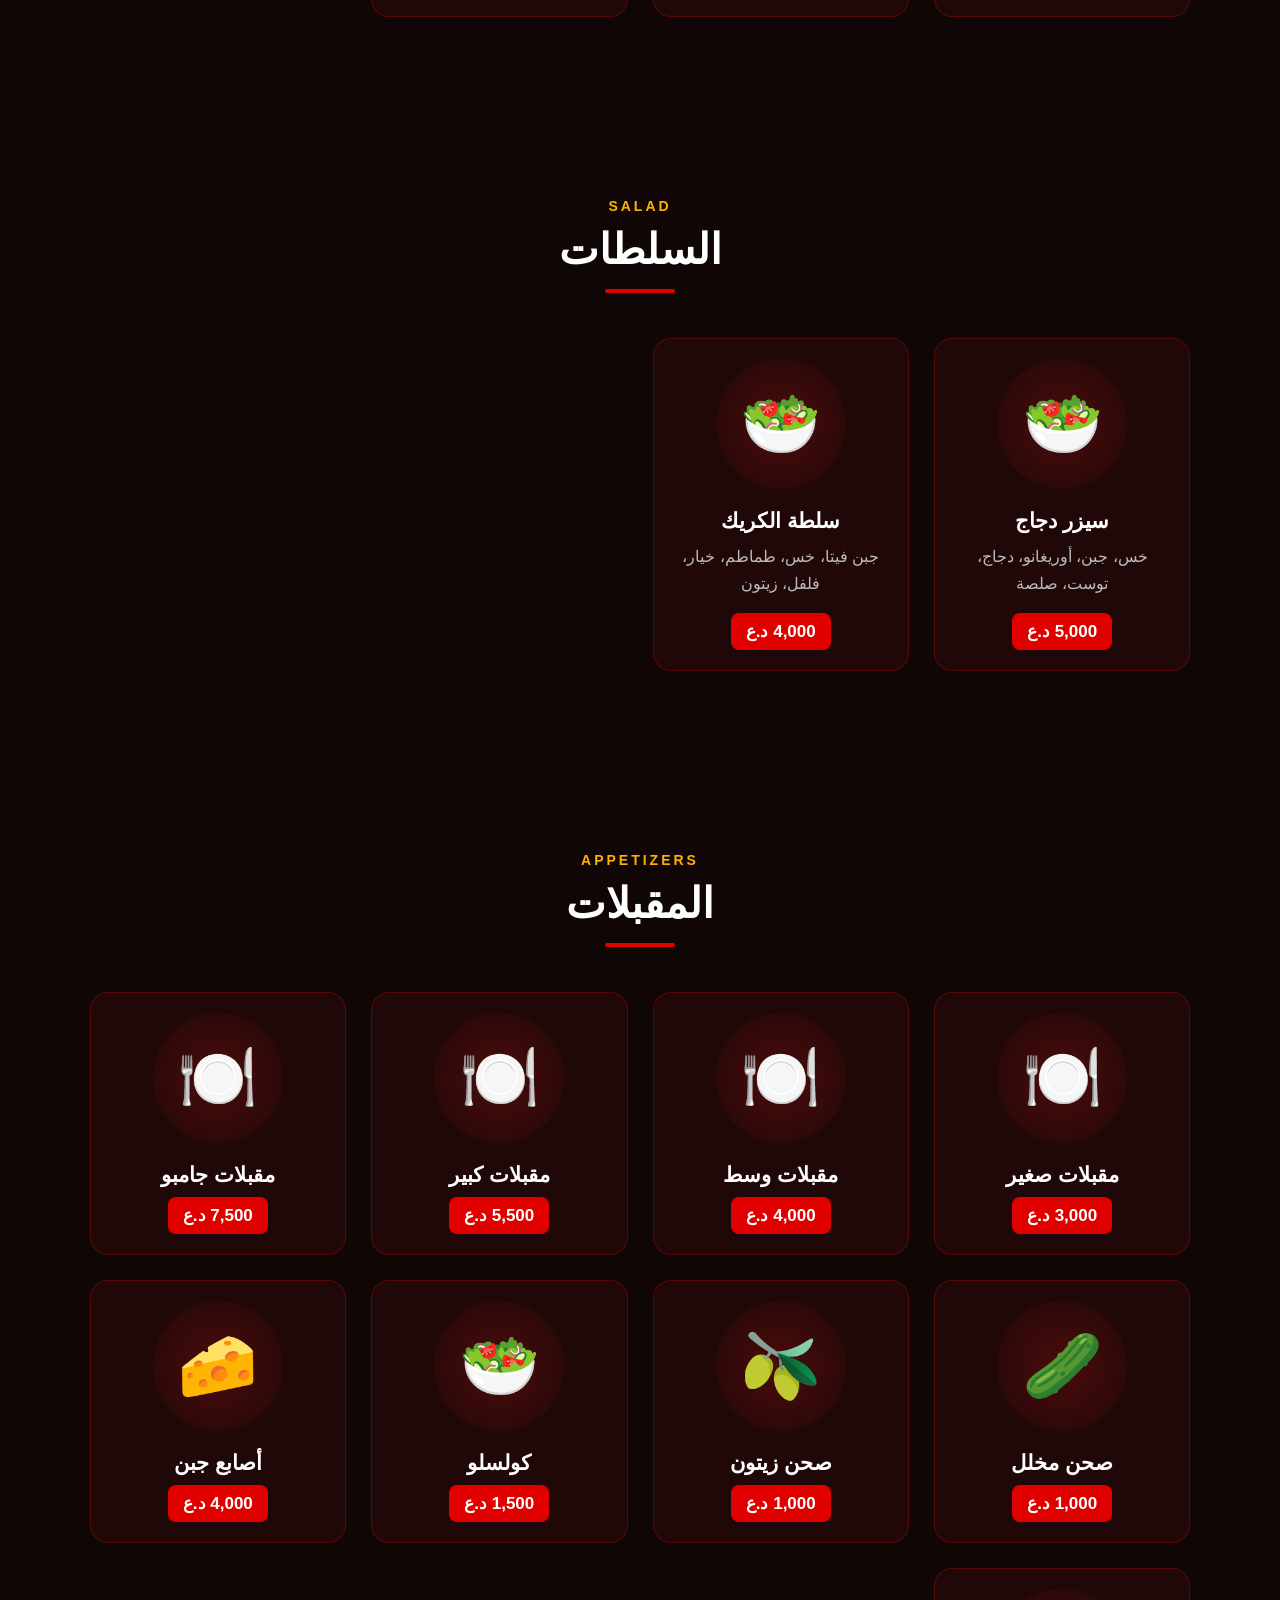
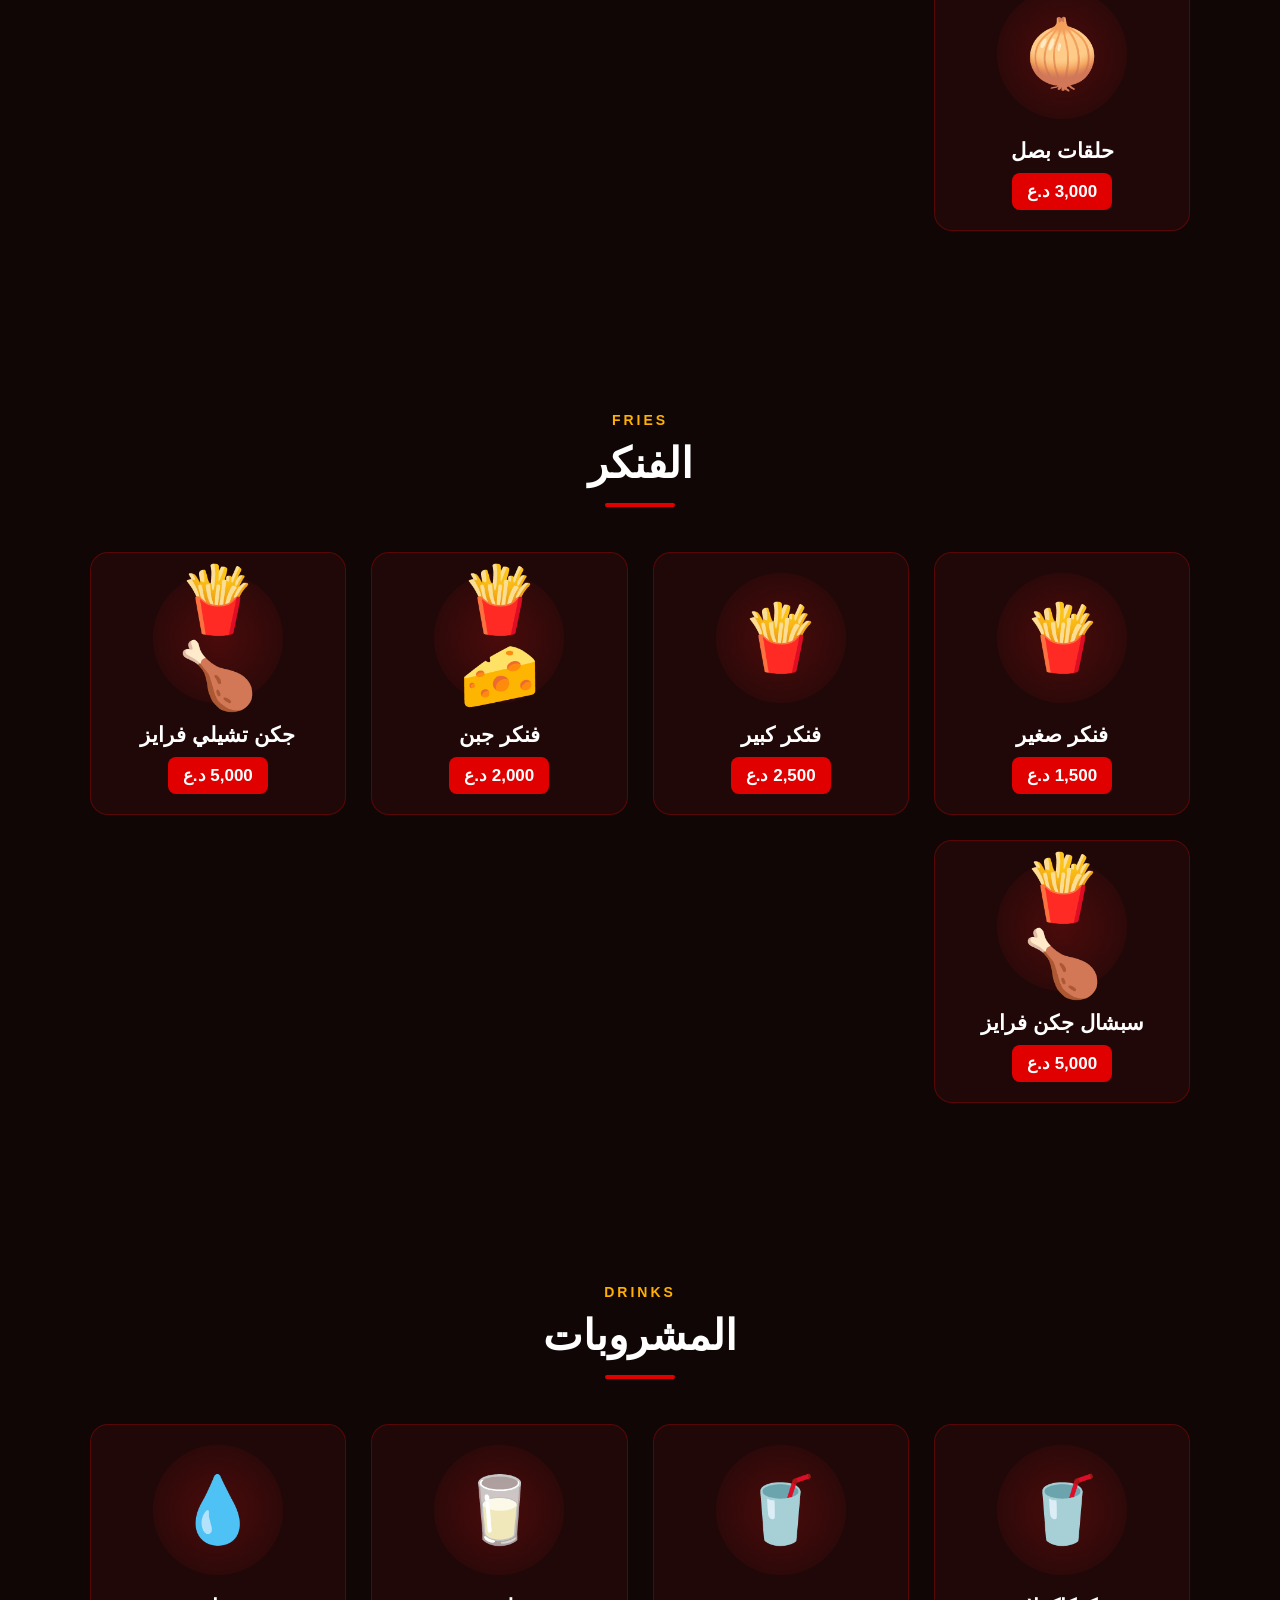
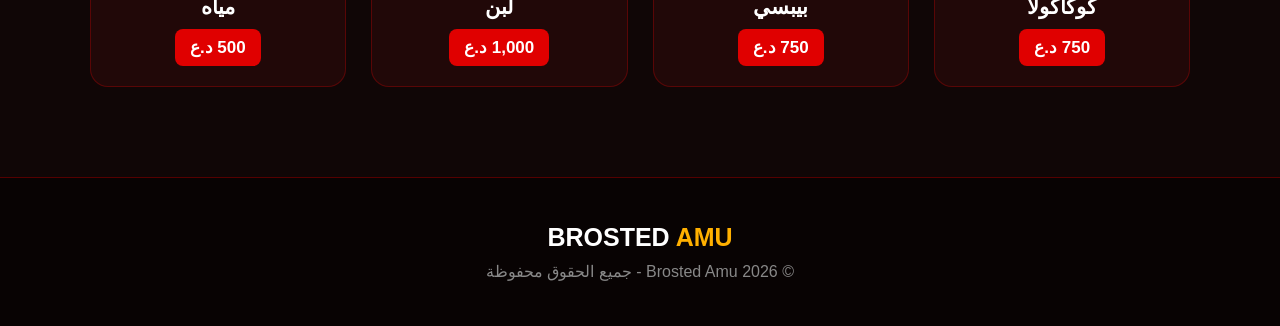
==== commit 07196cf3: "Add files via upload" ====
--- a/memu.html
+++ b/memu.html
@@ -41,7 +41,7 @@
             </a>
 
             <a href="index.html#contact">
-                تواصل معنا
+                رقم الهاتف
             </a>
 
         </div>
--- a/style.css
+++ b/style.css
@@ -84,9 +84,7 @@
     min-height: calc(100vh - 80px);
 
     display: flex;
-
-    align-items: center;
-
+    align-items: center;
     justify-content: center;
 
     text-align: center;
@@ -103,7 +101,15 @@
 }
 
 .hero-content {
+    width: 100%;
     max-width: 850px;
+
+    margin: 0 auto;
+
+    display: flex;
+    flex-direction: column;
+    align-items: center;
+    justify-content: center;
 
     animation: heroAppear 1s ease;
 }
@@ -119,7 +125,11 @@
         opacity: 1;
         transform: translateY(0);
     }
-}
+
+}
+
+
+/* منذ 2009 */
 
 .since {
     display: inline-block;
@@ -137,23 +147,40 @@
     font-weight: bold;
 }
 
+
+/* بروستد عمو */
+
 .hero h1 {
     color: #ff1515;
 
     font-size: 78px;
 
-    margin-bottom: 15px;
+    font-weight: 900;
+
+    margin: 0 0 15px;
+
+    line-height: 1.1;
 
     text-shadow:
         0 0 10px rgba(255, 0, 0, 0.7),
         0 0 35px rgba(255, 0, 0, 0.3);
 }
 
+
+/* القرمشة إلها اسم */
+
 .hero h2 {
+    color: white;
+
     font-size: 29px;
 
-    margin-bottom: 20px;
-}
+    margin: 0 0 20px;
+
+    line-height: 1.4;
+}
+
+
+/* الوصف */
 
 .hero-content > p {
     color: #ddd;
@@ -162,10 +189,79 @@
 
     line-height: 1.9;
 
-    margin-bottom: 35px;
-}
-
-
+    max-width: 700px;
+
+    margin: 0 auto 35px;
+}
+
+
+/* الأزرار */
+
+.hero-buttons {
+    display: flex;
+
+    justify-content: center;
+    align-items: center;
+
+    gap: 15px;
+}
+
+.main-button,
+.second-button {
+    display: inline-flex;
+
+    align-items: center;
+    justify-content: center;
+
+    padding: 15px 35px;
+
+    min-width: 170px;
+
+    border-radius: 10px;
+
+    text-decoration: none;
+
+    font-weight: bold;
+
+    transition: 0.35s ease;
+}
+
+
+/* شاهد المنيو */
+
+.main-button {
+    color: white;
+
+    background: #e00000;
+
+    box-shadow:
+        0 5px 25px rgba(255, 0, 0, 0.35);
+}
+
+.main-button:hover {
+    background: #ff2020;
+
+    transform: translateY(-6px);
+}
+
+
+/* رقم الهاتف */
+
+.second-button {
+    color: #ffb000;
+
+    border: 2px solid #ffb000;
+
+    background: transparent;
+}
+
+.second-button:hover {
+    color: #160606;
+
+    background: #ffb000;
+
+    transform: translateY(-6px);
+}
 /* ================= BUTTONS ================= */
 
 .hero-buttons {
@@ -389,33 +485,46 @@
 
 /* ================= SOCIAL ================= */
 
-.social-links {
-    display: flex;
-
-    justify-content: center;
-
-    flex-wrap: wrap;
-
-    gap: 10px;
-}
-
-.social-links a {
-    display: inline-block;
-
-    padding: 10px 14px;
-
-    color: white;
-
-    background: #b40000;
-
-    border-radius: 8px;
-
-    text-decoration: none;
-
-    transition: 0.3s ease;
-
-    cursor: pointer;
-}
+.social-box {
+    max-width: 900px;
+
+    margin: auto;
+
+    padding: 45px;
+
+    text-align: center;
+
+    background: #220909;
+
+    border: 1px solid rgba(255, 0, 0, 0.3);
+
+    border-radius: 20px;
+}
+
+.social-box h3 {
+    color: #ffffff;
+
+    font-size: 30px;
+
+    margin-bottom: 25px;
+}
+
+.social-box p {
+    color: #ddd;
+
+    font-size: 18px;
+
+    line-height: 2;
+
+    margin-bottom: 15px;
+}
+.social-box span {
+    color: #ffb000;
+}
+.social-box a {
+    color: yellow;
+}
+
 
 .social-links a:hover {
     background: #ffb000;
@@ -424,8 +533,149 @@
 
     transform: translateY(-3px);
 }
-
-
+.social-big-links {
+    display: flex;
+    justify-content: center;
+    align-items: center;
+    gap: 25px;
+    flex-wrap: wrap;
+}
+
+.social-big-links a {
+    width: 70px;
+    height: 70px;
+
+    display: flex;
+    align-items: center;
+    justify-content: center;
+
+    background: #220909;
+
+    border: 2px solid #ffb000;
+
+    border-radius: 50%;
+
+    text-decoration: none;
+
+    font-size: 35px;
+
+    transition: 0.3s ease;
+
+    box-shadow: 0 8px 25px rgba(255, 0, 0, 0.25);
+}
+
+.social-big-links a:hover {
+    transform: translateY(-7px) scale(1.08);
+
+    background: #b40000;
+
+    border-color: #ff1515;
+
+    box-shadow: 0 12px 30px rgba(255, 0, 0, 0.4);
+}
+.social-big-links a img {
+    width: 45px;
+    height: 45px;
+    object-fit: contain;
+    display: block;
+}
+.social-big-links {
+    display: flex;
+    justify-content: center;
+    align-items: center;
+    gap: 25px;
+}
+
+.social-big-links a {
+    width: 75px;
+    height: 75px;
+
+    display: flex;
+    align-items: center;
+    justify-content: center;
+
+    border: 2px solid #ffb000;
+    border-radius: 50%;
+
+    background: #160707;
+
+    overflow: hidden;
+    transition: 0.3s ease;
+}
+
+.social-big-links a:hover {
+    transform: translateY(-6px);
+    background: #b40000;
+    box-shadow: 0 8px 25px rgba(255, 176, 0, 0.3);
+}
+
+.social-big-links img {
+    width: 48px;
+    height: 48px;
+
+    object-fit: contain;
+    display: block;
+}
+/* ================= SOCIAL ICONS ================= */
+
+.social-big-links {
+    display: flex;
+    justify-content: center;
+    align-items: center;
+
+    gap: 30px;
+
+    margin-top: 35px;
+}
+
+.social-icon {
+    width: 85px;
+    height: 85px;
+
+    display: flex;
+    align-items: center;
+    justify-content: center;
+
+    background: #220909;
+
+    border: 2px solid #ffb000;
+
+    border-radius: 50%;
+
+    text-decoration: none;
+
+    transition: 0.35s ease;
+
+    overflow: hidden;
+}
+
+.social-icon img {
+    width: 48px;
+    height: 48px;
+
+    object-fit: contain;
+
+    display: block;
+
+    filter: brightness(0) invert(1);
+
+    transition: 0.35s ease;
+}
+
+.social-icon:hover {
+    transform: translateY(-8px) scale(1.05);
+
+    background: #b40000;
+
+    border-color: #ffb000;
+
+    box-shadow:
+        0 10px 30px rgba(255, 176, 0, 0.3);
+}
+
+.social-icon:hover img {
+    transform: scale(1.1);
+}
 /* ================= MENU HEADER ================= */
 
 .menu-header {
@@ -732,6 +982,58 @@
 
 /* =================LOCACHIN=============== */
 
+.location-title span {
+    color:yellow;
+    font-size: 20px;
+    
+
+}
+.location-title h2 {
+    font-size: 30px;
+}
+ 
+
+.location-box {
+    max-width: 900px;
+
+    margin: auto;
+
+    padding: 45px;
+
+    text-align: center;
+
+    background: #220909;
+
+    border: 1px solid rgba(255, 0, 0, 0.3);
+
+    border-radius: 20px;
+}
+
+.location-box h3 {
+    color: #ffffff;
+
+    font-size: 30px;
+
+    margin-bottom: 25px;
+}
+
+.locaton-box p {
+    color: #ddd;
+
+    font-size: 18px;
+
+    line-height: 2;
+
+    margin-bottom: 15px;
+}
+.locaton-box span {
+    color: #ffb000;
+}
+.location-box a {
+    color: yellow;
+}
+
+
 @media (max-width: 950px) {
 
     .menu-grid {
@@ -778,6 +1080,7 @@
     }
 
 }
+
 
 
 @media (max-width: 550px) {
@@ -808,4 +1111,862 @@
                  font-size: 32px;
      }
 
+}
+
+.hero-buttons {
+    display: flex;
+
+    justify-content: center;
+
+    gap: 15px;
+}
+
+.boton {
+    padding: 15px 35px;
+
+    border-radius: 10px;
+
+    text-decoration: none;
+
+    font-weight: bold;
+
+    transition: 0.35s ease;
+}
+
+.button {
+    color: white;
+
+    background: #e00000;
+
+    box-shadow:
+        0 5px 25px rgba(255, 0, 0, 0.35);
+}
+
+.button-hover {
+    background: #ff2020;
+
+    transform: translateY(-6px);
+}
+/* =====================================================
+   LOCATION - FIX
+===================================================== */
+
+.location {
+    width: 100%;
+    padding: 100px 8%;
+    background: #100606;
+    text-align: center;
+}
+
+.location .section-title {
+    margin-bottom: 45px;
+}
+
+.location-box {
+    width: 100%;
+    max-width: 900px;
+    margin: 0 auto;
+
+    padding: 45px 30px;
+
+    background: #220909;
+
+    border: 1px solid rgba(255, 0, 0, 0.45);
+
+    border-radius: 22px;
+
+    text-align: center;
+
+    box-shadow:
+        0 10px 35px rgba(0, 0, 0, 0.35);
+
+    transition: 0.35s ease;
+}
+
+.location-box:hover {
+    transform: translateY(-6px);
+
+    border-color: #ff1515;
+
+    box-shadow:
+        0 15px 40px rgba(255, 0, 0, 0.15);
+}
+
+.location-icon {
+    font-size: 42px;
+    margin-bottom: 15px;
+}
+
+.location-box h3 {
+    color: white;
+    font-size: 30px;
+    margin-bottom: 20px;
+}
+
+.location-box p {
+    color: #ddd;
+    font-size: 18px;
+    line-height: 2;
+    margin-bottom: 25px;
+}
+
+.location-button {
+    display: inline-block;
+
+    padding: 13px 28px;
+
+    color: white;
+
+    background: #e00000;
+
+    border-radius: 10px;
+
+    text-decoration: none;
+
+    font-weight: bold;
+
+    transition: 0.3s ease;
+}
+
+.location-button:hover {
+    background: #ff2020;
+
+    transform: translateY(-4px);
+
+    box-shadow:
+        0 8px 25px rgba(255, 0, 0, 0.3);
+}
+
+
+/* =====================================================
+   CONTACT FIX
+===================================================== */
+
+.contact {
+    width: 100%;
+    padding: 100px 8%;
+    background: #100606;
+}
+
+.contact-grid {
+    width: 100%;
+    max-width: 1100px;
+
+    margin: 0 auto;
+
+    display: grid;
+
+    grid-template-columns: repeat(2, 1fr);
+
+    gap: 25px;
+
+    align-items: stretch;
+}
+
+.contact-card {
+    width: 100%;
+    min-height: 250px;
+
+    padding: 35px 25px;
+
+    text-align: center;
+
+    background: #220909;
+
+    border: 1px solid rgba(255, 0, 0, 0.3);
+
+    border-radius: 20px;
+
+    transition: 0.35s ease;
+}
+
+.contact-card:hover {
+    transform: translateY(-8px);
+
+    border-color: #ff1515;
+
+    box-shadow:
+        0 15px 35px rgba(255, 0, 0, 0.15);
+}
+
+.contact-icon {
+    font-size: 40px;
+    margin-bottom: 15px;
+}
+
+.contact-card h3 {
+    color: #ff1515;
+
+    font-size: 22px;
+
+    margin-bottom: 15px;
+}
+
+.contact-card p {
+    color: #ddd;
+
+    line-height: 1.9;
+}
+
+.contact-card > a {
+    display: block;
+
+    color: #ffb000;
+
+    text-decoration: none;
+
+    font-size: 18px;
+
+    margin: 10px;
+}
+
+
+/* =====================================================
+   MOBILE FIX
+===================================================== */
+
+@media (max-width: 700px) {
+
+    .contact {
+        padding: 70px 20px;
+    }
+
+    .contact-grid {
+        grid-template-columns: 1fr;
+        gap: 25px;
+    }
+
+    .contact-card {
+        min-height: auto;
+        padding: 30px 20px;
+    }
+
+    .location {
+        padding: 70px 20px;
+    }
+
+    .location-box {
+        padding: 35px 20px;
+    }
+
+    .location-box h3 {
+        font-size: 27px;
+    }
+
+    .location-box p {
+        font-size: 16px;
+    }
+
+}
+
+@media (max-width: 450px) {
+
+    .location {
+        padding: 60px 15px;
+    }
+
+    .location-box {
+        padding: 30px 15px;
+    }
+
+    .location-box h3 {
+        font-size: 24px;
+    }
+
+    .location-box p {
+        font-size: 15px;
+    }
+
+    .location-button {
+        width: 100%;
+        padding: 13px 15px;
+    }
+
+}
+/* =====================================================
+   INFO SECTION
+   PHONE + LOCATION + SOCIAL
+===================================================== */
+
+.info-section {
+
+    padding: 100px 7%;
+
+    background: #100606;
+
+}
+
+
+/* ================= GRID ================= */
+
+.info-grid {
+
+    max-width: 1200px;
+
+    margin: auto;
+
+    display: grid;
+
+    grid-template-columns:
+        repeat(3, 1fr);
+
+    gap: 25px;
+
+    align-items: stretch;
+
+}
+
+
+/* ================= CARD ================= */
+
+.info-card {
+
+    min-height: 350px;
+
+    padding: 40px 25px;
+
+    background:
+        linear-gradient(
+            145deg,
+            #220909,
+            #160606
+        );
+
+    border:
+        1px solid #8d0000;
+
+    border-radius: 22px;
+
+    text-align: center;
+
+    display: flex;
+
+    flex-direction: column;
+
+    align-items: center;
+
+    justify-content: flex-start;
+
+    transition: 0.35s ease;
+
+    position: relative;
+
+    overflow: hidden;
+
+}
+
+
+/* لمعة خفيفة أعلى المربع */
+
+.info-card::before {
+
+    content: "";
+
+    position: absolute;
+
+    top: 0;
+
+    left: 15%;
+
+    right: 15%;
+
+    height: 3px;
+
+    background: #ffb000;
+
+    border-radius: 0 0 10px 10px;
+
+}
+
+
+/* Hover */
+
+.info-card:hover {
+
+    transform: translateY(-8px);
+
+    border-color: #ff1515;
+
+    box-shadow:
+        0 15px 35px rgba(255, 0, 0, 0.20);
+
+}
+
+
+/* ================= ICON ================= */
+
+.info-icon {
+
+    width: 75px;
+
+    height: 75px;
+
+    margin-bottom: 20px;
+
+    display: flex;
+
+    align-items: center;
+
+    justify-content: center;
+
+    font-size: 40px;
+
+    border:
+        2px solid #ffb000;
+
+    border-radius: 50%;
+
+    background:
+        radial-gradient(
+            circle,
+            #4b0b0b,
+            #210808
+        );
+
+    box-shadow:
+        0 0 20px rgba(255, 176, 0, 0.15);
+
+}
+
+
+/* ================= TITLE ================= */
+
+.info-card h3 {
+
+    color: #ff1515;
+
+    font-size: 25px;
+
+    margin-bottom: 15px;
+
+}
+
+
+/* ================= TEXT ================= */
+
+.info-card p {
+
+    color: #ddd;
+
+    font-size: 16px;
+
+    line-height: 1.9;
+
+    margin-bottom: 15px;
+
+}
+
+
+/* ================= PHONE LINKS ================= */
+
+.info-card > a:not(.info-button) {
+
+    color: #ffb000;
+
+    text-decoration: none;
+
+    font-size: 19px;
+
+    font-weight: bold;
+
+    margin: 5px 0;
+
+    transition: 0.3s ease;
+
+}
+
+
+.info-card > a:not(.info-button):hover {
+
+    color: #ffffff;
+
+    transform: scale(1.05);
+
+}
+
+
+/* ================= MAP BUTTON ================= */
+
+.info-button {
+
+    display: inline-block;
+
+    margin-top: 15px;
+
+    padding: 12px 25px;
+
+    background: #e00000;
+
+    color: white;
+
+    text-decoration: none;
+
+    font-weight: bold;
+
+    border-radius: 10px;
+
+    transition: 0.3s ease;
+
+}
+
+
+.info-button:hover {
+
+    background: #ff2020;
+
+    transform: translateY(-4px);
+
+    box-shadow:
+        0 8px 20px rgba(255, 0, 0, 0.30);
+
+}
+
+
+/* ================= SOCIAL ICONS ================= */
+
+.social-icons {
+
+    display: flex;
+
+    justify-content: center;
+
+    align-items: center;
+
+    gap: 18px;
+
+    margin-top: 15px;
+
+}
+
+
+.social-icons a {
+
+    width: 60px;
+
+    height: 60px;
+
+    display: flex;
+
+    align-items: center;
+
+    justify-content: center;
+
+    background: #280909;
+
+    border:
+        1px solid #ffb000;
+
+    border-radius: 50%;
+
+    transition: 0.3s ease;
+
+}
+
+
+.social-icons a:hover {
+
+    background: #e00000;
+
+    transform: translateY(-6px) scale(1.08);
+
+    box-shadow:
+        0 8px 20px rgba(255, 0, 0, 0.30);
+
+}
+
+
+.social-icons img {
+
+    width: 35px;
+
+    height: 35px;
+
+    object-fit: contain;
+
+    display: block;
+
+}
+
+
+/* =====================================================
+   MOBILE
+===================================================== */
+
+@media (max-width: 900px) {
+
+    .info-grid {
+
+        grid-template-columns:
+            1fr;
+
+        max-width: 500px;
+
+    }
+
+    .info-card {
+
+        min-height: 320px;
+
+    }
+
+}
+/* =====================================================
+   CONTACT / LOCATION / SOCIAL
+===================================================== */
+
+.info-section {
+    width: 100%;
+    padding: 100px 7%;
+    background: #100606;
+}
+
+.info-grid {
+    max-width: 1200px;
+    margin: auto;
+
+    display: grid;
+    grid-template-columns: repeat(3, 1fr);
+
+    gap: 25px;
+}
+
+
+/* ================= CARD ================= */
+
+.info-card {
+    min-height: 350px;
+
+    padding: 35px 25px;
+
+    background:
+        radial-gradient(
+            circle at top,
+            #3a0b0b 0%,
+            #210808 45%,
+            #160606 100%
+        );
+
+    border: 1px solid #a50000;
+
+    border-radius: 22px;
+
+    text-align: center;
+
+    display: flex;
+    flex-direction: column;
+    align-items: center;
+    justify-content: flex-start;
+
+    transition: 0.35s ease;
+
+    scroll-margin-top: 100px;
+}
+
+
+.info-card:hover {
+    transform: translateY(-8px);
+
+    border-color: #ffb000;
+
+    box-shadow:
+        0 15px 40px rgba(255, 0, 0, 0.25);
+}
+
+
+/* ================= ICON ================= */
+
+.info-icon {
+    width: 70px;
+    height: 70px;
+
+    display: flex;
+    align-items: center;
+    justify-content: center;
+
+    font-size: 38px;
+
+    margin-bottom: 15px;
+
+    border-radius: 50%;
+
+    border: 2px solid #ffb000;
+
+    background: #170606;
+}
+
+
+/* ================= TITLE ================= */
+
+.info-card h2 {
+    color: white;
+
+    font-size: 28px;
+
+    margin-bottom: 10px;
+}
+
+
+.info-line {
+    width: 55px;
+    height: 4px;
+
+    background: #e00000;
+
+    border-radius: 10px;
+
+    margin-bottom: 20px;
+}
+
+
+/* ================= TEXT ================= */
+
+.info-card p {
+    color: #ddd;
+
+    font-size: 17px;
+
+    line-height: 2;
+
+    margin-bottom: 15px;
+}
+
+
+/* ================= PHONE ================= */
+
+.phone-link {
+    color: #ffb000;
+
+    text-decoration: none;
+
+    font-size: 19px;
+
+    font-weight: bold;
+
+    margin: 5px 0;
+
+    transition: 0.3s ease;
+}
+
+
+.phone-link:hover {
+    color: #ff1515;
+
+    transform: scale(1.05);
+}
+
+
+/* ================= BUTTON ================= */
+
+.info-button {
+    display: inline-block;
+
+    margin-top: 15px;
+
+    padding: 13px 25px;
+
+    color: white;
+
+    background: #e00000;
+
+    border-radius: 10px;
+
+    text-decoration: none;
+
+    font-weight: bold;
+
+    transition: 0.3s ease;
+}
+
+
+.info-button:hover {
+    background: #ff1515;
+
+    color: white;
+
+    transform: translateY(-4px);
+
+    box-shadow:
+        0 8px 20px rgba(255, 0, 0, 0.35);
+}
+
+
+/* =====================================================
+   SOCIAL ICONS
+===================================================== */
+
+.social-icons {
+    display: flex;
+
+    justify-content: center;
+    align-items: center;
+
+    gap: 18px;
+
+    margin-top: 20px;
+}
+
+
+.social-icon {
+    width: 65px;
+    height: 65px;
+
+    display: flex;
+
+    align-items: center;
+    justify-content: center;
+
+    border-radius: 50%;
+
+    background: #b40000;
+
+    border: 2px solid #ffb000;
+
+    transition: 0.35s ease;
+}
+
+
+.social-icon:hover {
+    transform: translateY(-7px) scale(1.08);
+
+    background: #e00000;
+
+    box-shadow:
+        0 10px 25px rgba(255, 0, 0, 0.35);
+}
+
+
+/* الصور البيضاء */
+
+.social-icon img {
+    width: 34px;
+    height: 34px;
+
+    object-fit: contain;
+
+    filter: brightness(0) invert(1);
+
+    transition: 0.3s ease;
+}
+
+
+.social-icon:hover img {
+    transform: scale(1.12);
+}
+
+
+/* =====================================================
+   MOBILE
+===================================================== */
+
+@media (max-width: 900px) {
+
+    .info-grid {
+        grid-template-columns: 1fr;
+        max-width: 600px;
+    }
+
+    .info-card {
+        min-height: 320px;
+    }
+
 }
